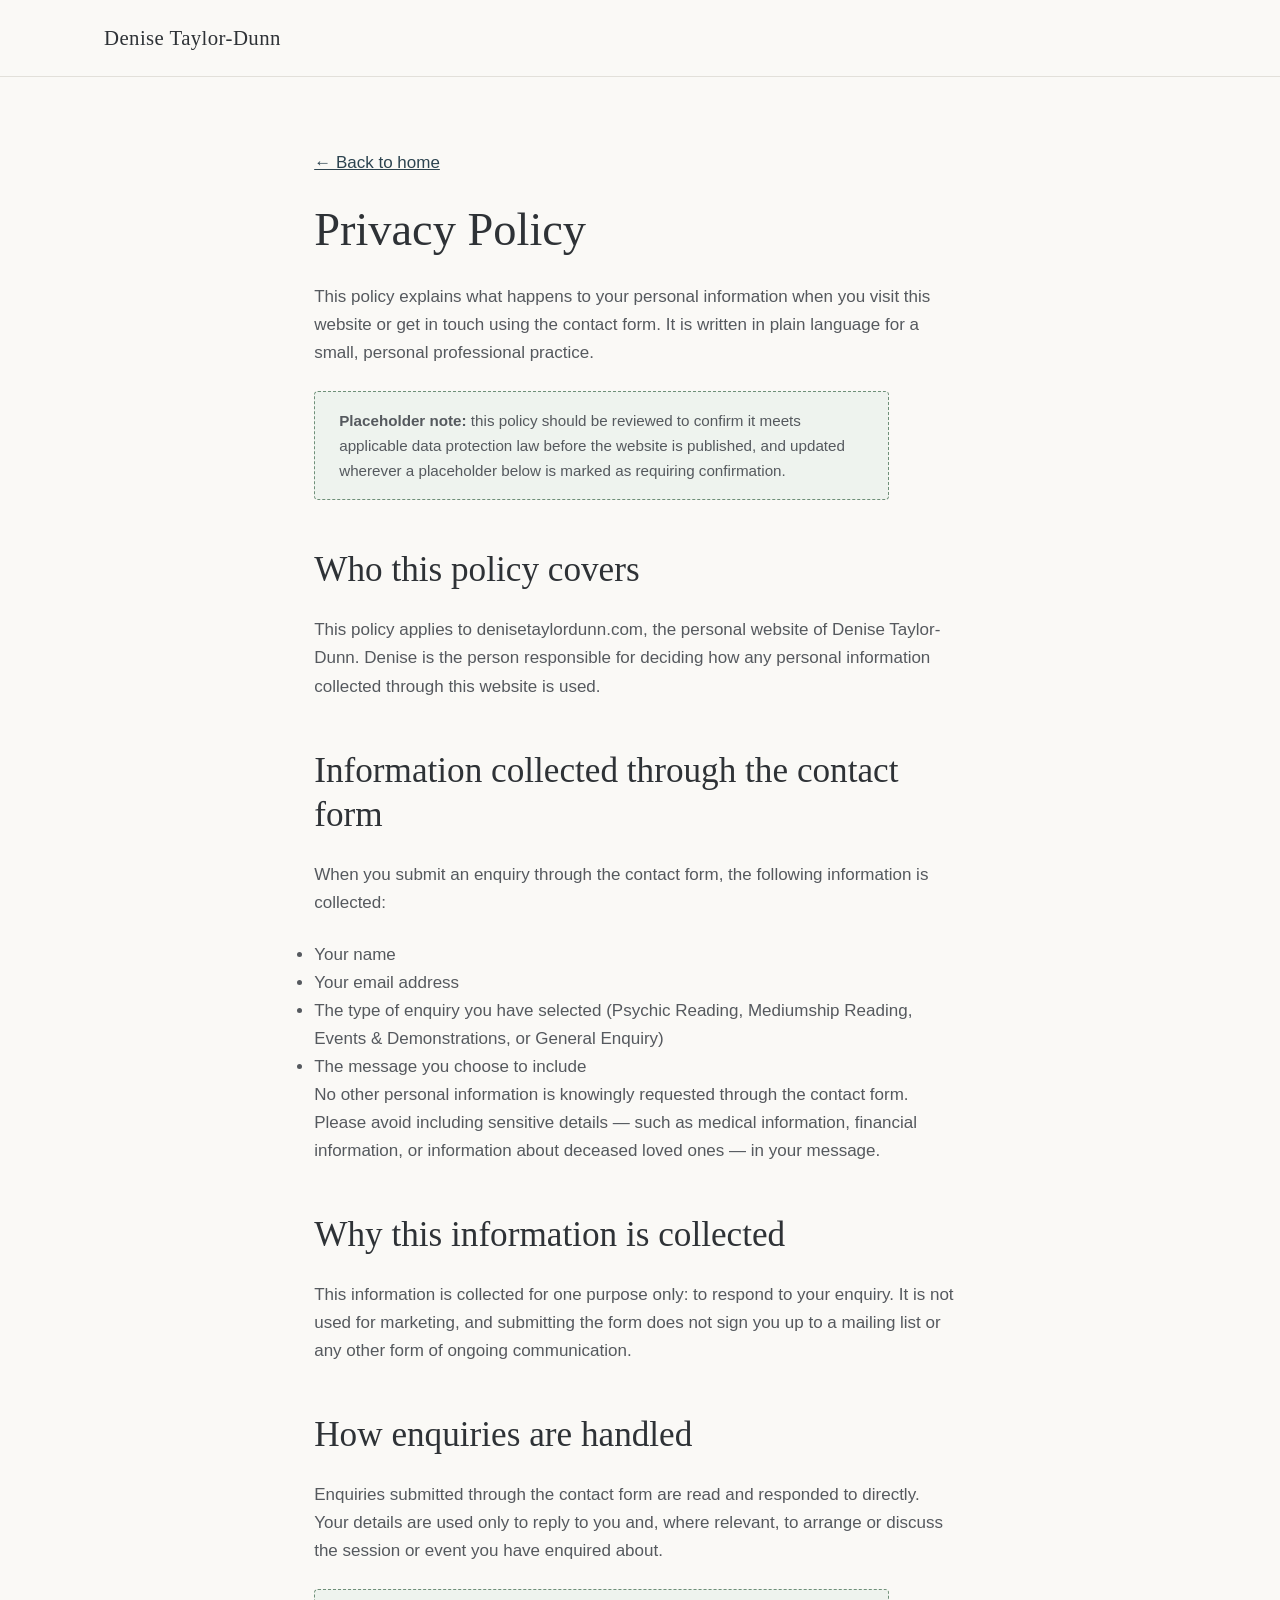
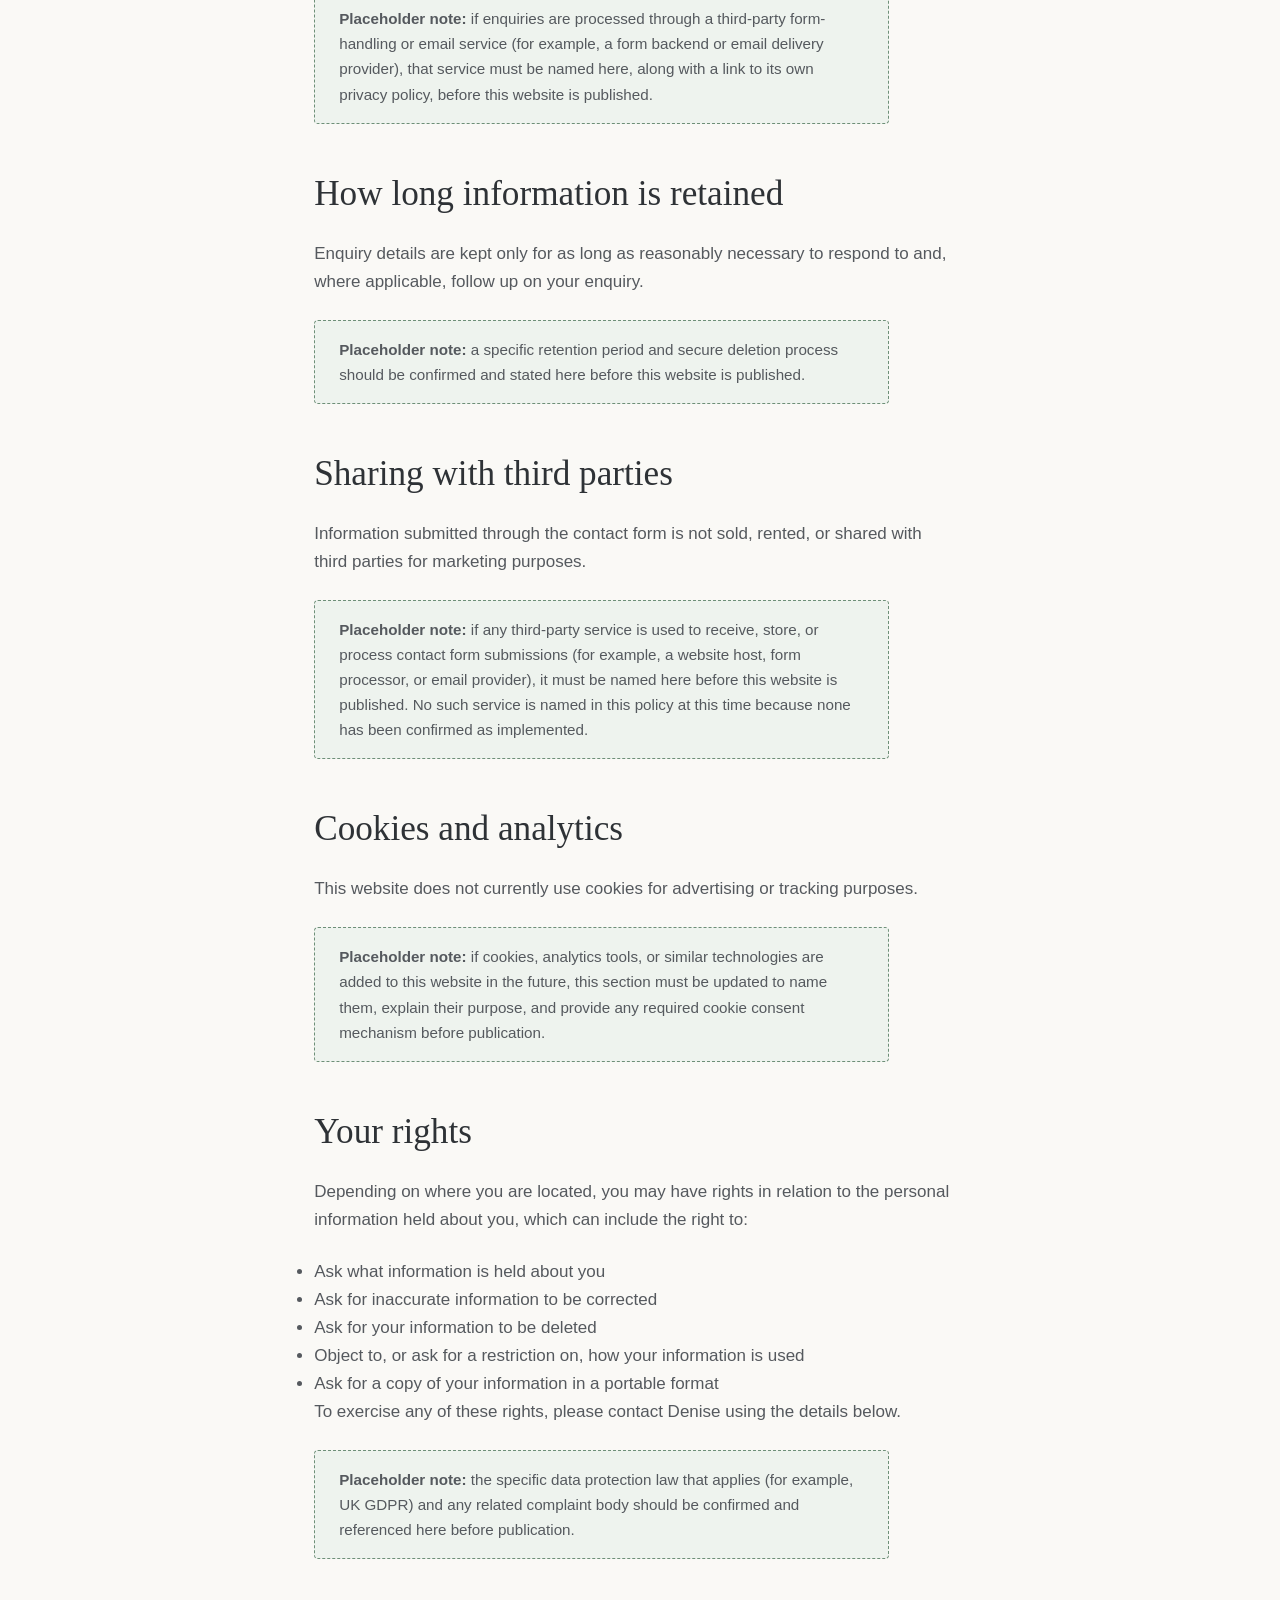
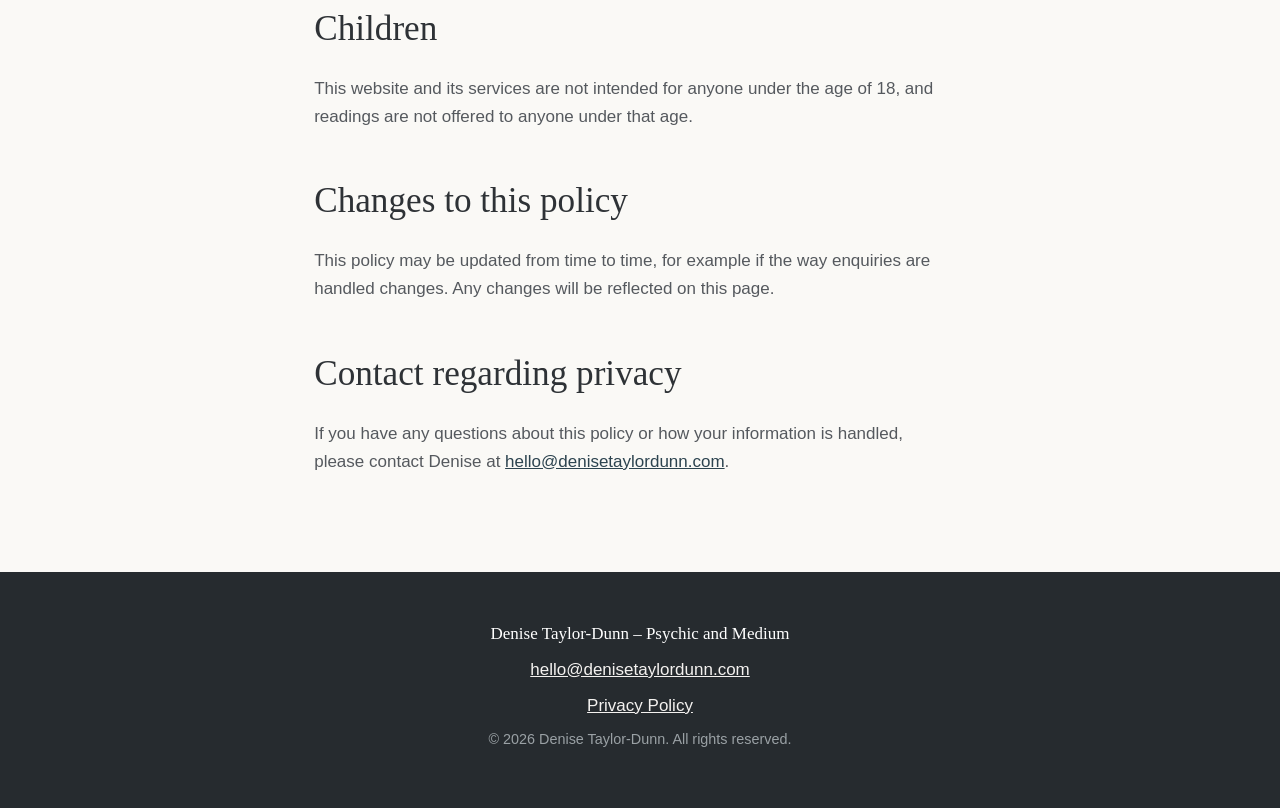
==== privacy-policy.html @ 0b458967 "Build Denise Taylor-Dunn personal website Static, mobile-first single-scroll homepage plus Privacy P" ====
<!DOCTYPE html>
<html lang="en">
<head>
<meta charset="UTF-8">
<meta name="viewport" content="width=device-width, initial-scale=1.0">
<title>Privacy Policy | Denise Taylor-Dunn</title>
<meta name="description" content="Privacy Policy for denisetaylordunn.com, explaining what information is collected through the contact form, how it is used, and your data rights.">
<link rel="canonical" href="https://denisetaylordunn.com/privacy-policy.html">
<meta name="robots" content="noindex">
<link rel="icon" type="image/svg+xml" href="images/favicon-placeholder.svg">
<link rel="stylesheet" href="css/styles.css">
</head>
<body>

<a class="skip-link" href="#main-content">Skip to main content</a>

<!-- ============ HEADER ============ -->
<header class="site-header">
  <div class="header-inner">
    <a href="index.html" class="wordmark">Denise Taylor-Dunn</a>
  </div>
</header>

<main id="main-content">
  <div class="policy-content">
    <a class="back-home" href="index.html">&larr; Back to home</a>

    <h1>Privacy Policy</h1>
    <p>This policy explains what happens to your personal information when you visit this website or get in touch using the contact form. It is written in plain language for a small, personal professional practice.</p>

    <p class="policy-placeholder"><strong>Placeholder note:</strong> this policy should be reviewed to confirm it meets applicable data protection law before the website is published, and updated wherever a placeholder below is marked as requiring confirmation.</p>

    <h2>Who this policy covers</h2>
    <p>This policy applies to denisetaylordunn.com, the personal website of Denise Taylor-Dunn. Denise is the person responsible for deciding how any personal information collected through this website is used.</p>

    <h2>Information collected through the contact form</h2>
    <p>When you submit an enquiry through the contact form, the following information is collected:</p>
    <ul>
      <li>Your name</li>
      <li>Your email address</li>
      <li>The type of enquiry you have selected (Psychic Reading, Mediumship Reading, Events &amp; Demonstrations, or General Enquiry)</li>
      <li>The message you choose to include</li>
    </ul>
    <p>No other personal information is knowingly requested through the contact form. Please avoid including sensitive details — such as medical information, financial information, or information about deceased loved ones — in your message.</p>

    <h2>Why this information is collected</h2>
    <p>This information is collected for one purpose only: to respond to your enquiry. It is not used for marketing, and submitting the form does not sign you up to a mailing list or any other form of ongoing communication.</p>

    <h2>How enquiries are handled</h2>
    <p>Enquiries submitted through the contact form are read and responded to directly. Your details are used only to reply to you and, where relevant, to arrange or discuss the session or event you have enquired about.</p>
    <p class="policy-placeholder"><strong>Placeholder note:</strong> if enquiries are processed through a third-party form-handling or email service (for example, a form backend or email delivery provider), that service must be named here, along with a link to its own privacy policy, before this website is published.</p>

    <h2>How long information is retained</h2>
    <p>Enquiry details are kept only for as long as reasonably necessary to respond to and, where applicable, follow up on your enquiry.</p>
    <p class="policy-placeholder"><strong>Placeholder note:</strong> a specific retention period and secure deletion process should be confirmed and stated here before this website is published.</p>

    <h2>Sharing with third parties</h2>
    <p>Information submitted through the contact form is not sold, rented, or shared with third parties for marketing purposes.</p>
    <p class="policy-placeholder"><strong>Placeholder note:</strong> if any third-party service is used to receive, store, or process contact form submissions (for example, a website host, form processor, or email provider), it must be named here before this website is published. No such service is named in this policy at this time because none has been confirmed as implemented.</p>

    <h2>Cookies and analytics</h2>
    <p>This website does not currently use cookies for advertising or tracking purposes.</p>
    <p class="policy-placeholder"><strong>Placeholder note:</strong> if cookies, analytics tools, or similar technologies are added to this website in the future, this section must be updated to name them, explain their purpose, and provide any required cookie consent mechanism before publication.</p>

    <h2>Your rights</h2>
    <p>Depending on where you are located, you may have rights in relation to the personal information held about you, which can include the right to:</p>
    <ul>
      <li>Ask what information is held about you</li>
      <li>Ask for inaccurate information to be corrected</li>
      <li>Ask for your information to be deleted</li>
      <li>Object to, or ask for a restriction on, how your information is used</li>
      <li>Ask for a copy of your information in a portable format</li>
    </ul>
    <p>To exercise any of these rights, please contact Denise using the details below.</p>
    <p class="policy-placeholder"><strong>Placeholder note:</strong> the specific data protection law that applies (for example, UK GDPR) and any related complaint body should be confirmed and referenced here before publication.</p>

    <h2>Children</h2>
    <p>This website and its services are not intended for anyone under the age of 18, and readings are not offered to anyone under that age.</p>

    <h2>Changes to this policy</h2>
    <p>This policy may be updated from time to time, for example if the way enquiries are handled changes. Any changes will be reflected on this page.</p>

    <h2>Contact regarding privacy</h2>
    <p>If you have any questions about this policy or how your information is handled, please contact Denise at <a href="mailto:hello@denisetaylordunn.com">hello@denisetaylordunn.com</a>.</p>
  </div>
</main>

<!-- ============ FOOTER ============ -->
<footer class="site-footer">
  <div class="footer-inner">
    <p class="footer-name">Denise Taylor-Dunn – Psychic and Medium</p>
    <p><a href="mailto:hello@denisetaylordunn.com">hello@denisetaylordunn.com</a></p>
    <p><a href="privacy-policy.html">Privacy Policy</a></p>
    <p class="footer-copyright">&copy; <span id="current-year">2026</span> Denise Taylor-Dunn. All rights reserved.</p>
  </div>
</footer>

<script src="js/main.js"></script>
</body>
</html>
---- css/styles.css ----
/* =========================================================
   Denise Taylor-Dunn – Psychic and Medium
   Stylesheet
   ========================================================= */

/* ---------------------------------------------------------
   1. CSS Custom Properties (Design Tokens)
   --------------------------------------------------------- */
:root {
  /* Colour palette */
  --color-bg: #faf9f6;              /* warm white */
  --color-surface: #ffffff;
  --color-text: #2e3236;            /* muted charcoal */
  --color-text-soft: #55595e;
  --color-border: #e2e0da;

  --color-primary: #3e5c6b;         /* soft blue - primary CTA */
  --color-primary-dark: #2c434f;
  --color-primary-tint: #eaf0f2;

  --color-secondary: #6e8f78;       /* soft green - decorative use (dots, borders) */
  --color-secondary-tint: #eef3ee;
  --color-secondary-text: #3f6b4c;  /* darker green - AA-contrast for text use */

  --color-accent: #8b6f8f;          /* restrained muted accent */
  --color-accent-on-dark: #c9afce;  /* accent tint, AA-contrast on dark backgrounds */

  --color-charcoal-deep: #262b2f;   /* used for events band + footer */
  --color-charcoal-deep-text: #f4f2f0;
  --color-charcoal-deep-soft: #c4c9cc;

  --color-focus: #2c434f;
  --color-focus-on-dark: #ffffff;

  /* Typography */
  --font-heading: Georgia, 'Iowan Old Style', 'Palatino Linotype', 'Book Antiqua', serif;
  --font-body: -apple-system, BlinkMacSystemFont, 'Segoe UI', Roboto, Helvetica, Arial, sans-serif;

  --fs-base: 1.0625rem;
  --lh-base: 1.65;

  /* Spacing scale */
  --space-1: 0.5rem;
  --space-2: 1rem;
  --space-3: 1.5rem;
  --space-4: 2rem;
  --space-5: 3rem;
  --space-6: 4.5rem;
  --space-7: 6rem;

  /* Layout */
  --container-width: 1120px;
  --radius: 4px;
  --header-height: 76px;
}

/* ---------------------------------------------------------
   2. Reset / Base
   --------------------------------------------------------- */
*,
*::before,
*::after {
  box-sizing: border-box;
}

html {
  scroll-padding-top: calc(var(--header-height) + 12px);
}

@media (prefers-reduced-motion: no-preference) {
  html {
    scroll-behavior: smooth;
  }
}

body {
  margin: 0;
  background-color: var(--color-bg);
  color: var(--color-text);
  font-family: var(--font-body);
  font-size: var(--fs-base);
  line-height: var(--lh-base);
  -webkit-font-smoothing: antialiased;
}

img {
  max-width: 100%;
  height: auto;
  display: block;
}

a {
  color: var(--color-primary-dark);
}

h1, h2, h3, h4 {
  font-family: var(--font-heading);
  font-weight: 400;
  line-height: 1.25;
  color: var(--color-text);
  margin: 0 0 var(--space-3);
}

h1 { font-size: clamp(1.9rem, 1.5rem + 2vw, 2.9rem); }
h2 { font-size: clamp(1.6rem, 1.35rem + 1.2vw, 2.2rem); }
h3 { font-size: 1.3rem; }

p {
  margin: 0 0 var(--space-3);
  max-width: 68ch;
}

ul {
  margin: 0;
  padding: 0;
}

/* Visible, consistent focus state throughout */
a:focus-visible,
button:focus-visible,
input:focus-visible,
select:focus-visible,
textarea:focus-visible {
  outline: 3px solid var(--color-focus);
  outline-offset: 2px;
}

.visually-hidden {
  position: absolute;
  width: 1px;
  height: 1px;
  margin: -1px;
  padding: 0;
  overflow: hidden;
  clip: rect(0, 0, 0, 0);
  white-space: nowrap;
  border: 0;
}

/* Skip link */
.skip-link {
  position: absolute;
  left: var(--space-2);
  top: -60px;
  background: var(--color-primary-dark);
  color: #fff;
  padding: var(--space-1) var(--space-2);
  border-radius: var(--radius);
  z-index: 1000;
  transition: top 0.15s ease;
}

.skip-link:focus {
  top: var(--space-2);
}

.container {
  width: 100%;
  max-width: var(--container-width);
  margin-inline: auto;
  padding-inline: var(--space-3);
}

/* ---------------------------------------------------------
   3. Buttons & Links
   --------------------------------------------------------- */
.btn {
  display: inline-block;
  font-family: var(--font-body);
  font-size: 1rem;
  font-weight: 600;
  text-decoration: none;
  text-align: center;
  padding: 0.9rem 1.75rem;
  border-radius: var(--radius);
  border: 2px solid transparent;
  cursor: pointer;
  min-height: 44px;
  line-height: 1.2;
}

.btn-primary {
  background-color: var(--color-primary);
  color: #ffffff;
}

.btn-primary:hover,
.btn-primary:focus-visible {
  background-color: var(--color-primary-dark);
  color: #ffffff;
}

.btn-primary.on-dark {
  background-color: #ffffff;
  color: var(--color-primary-dark);
}

.btn-primary.on-dark:hover,
.btn-primary.on-dark:focus-visible {
  background-color: var(--color-charcoal-deep-text);
  color: var(--color-primary-dark);
}

.link-secondary {
  display: inline-block;
  margin-left: var(--space-3);
  color: var(--color-primary-dark);
  text-decoration: underline;
  text-underline-offset: 3px;
}

.hero-actions {
  display: flex;
  flex-wrap: wrap;
  align-items: center;
  gap: var(--space-2) var(--space-3);
  margin-top: var(--space-4);
}

.hero-actions .link-secondary {
  margin-left: 0;
}

/* ---------------------------------------------------------
   4. Header / Navigation
   --------------------------------------------------------- */
.site-header {
  position: sticky;
  top: 0;
  z-index: 500;
  background-color: var(--color-bg);
  border-bottom: 1px solid var(--color-border);
}

.header-inner {
  max-width: var(--container-width);
  margin-inline: auto;
  padding-inline: var(--space-3);
  min-height: var(--header-height);
  display: flex;
  align-items: center;
  justify-content: space-between;
  gap: var(--space-2);
}

.wordmark {
  font-family: var(--font-heading);
  font-size: 1.3rem;
  letter-spacing: 0.02em;
  color: var(--color-text);
  text-decoration: none;
  white-space: nowrap;
}

.nav-toggle {
  display: inline-flex;
  align-items: center;
  justify-content: center;
  width: 44px;
  height: 44px;
  background: transparent;
  border: 1px solid var(--color-border);
  border-radius: var(--radius);
  cursor: pointer;
}

.nav-toggle-icon,
.nav-toggle-icon::before,
.nav-toggle-icon::after {
  display: block;
  width: 22px;
  height: 2px;
  background-color: var(--color-text);
  position: relative;
}

.nav-toggle-icon::before,
.nav-toggle-icon::after {
  content: "";
  position: absolute;
  left: 0;
}

.nav-toggle-icon::before { top: -7px; }
.nav-toggle-icon::after { top: 7px; }

.primary-nav {
  position: fixed;
  inset: var(--header-height) 0 0 0;
  background-color: var(--color-surface);
  padding: var(--space-4) var(--space-3);
  overflow-y: auto;
  transform: translateY(-8px);
  opacity: 0;
  visibility: hidden;
  transition: opacity 0.15s ease, transform 0.15s ease, visibility 0.15s;
}

.primary-nav.is-open {
  opacity: 1;
  transform: translateY(0);
  visibility: visible;
}

.primary-nav ul {
  list-style: none;
  display: flex;
  flex-direction: column;
  gap: var(--space-1);
  margin-bottom: var(--space-4);
}

.primary-nav a {
  display: block;
  padding: var(--space-2) 0;
  font-size: 1.1rem;
  color: var(--color-text);
  text-decoration: none;
  border-bottom: 1px solid var(--color-border);
}

.nav-cta {
  display: inline-block;
  width: 100%;
  text-align: center;
}

@media (min-width: 900px) {
  .nav-toggle {
    display: none;
  }

  .primary-nav {
    position: static;
    inset: auto;
    background: transparent;
    padding: 0;
    opacity: 1;
    visibility: visible;
    transform: none;
    overflow: visible;
    display: flex;
    align-items: center;
    gap: var(--space-4);
    transition: none;
  }

  .primary-nav ul {
    flex-direction: row;
    margin-bottom: 0;
    gap: var(--space-4);
  }

  .primary-nav a {
    padding: var(--space-1) 0;
    border-bottom: none;
    font-size: 0.98rem;
  }

  .nav-cta {
    width: auto;
    padding: 0.65rem 1.4rem;
  }
}

/* ---------------------------------------------------------
   5. Hero
   --------------------------------------------------------- */
.hero {
  background-color: var(--color-primary-tint);
  padding-block: var(--space-6) var(--space-5);
}

.hero-inner {
  max-width: var(--container-width);
  margin-inline: auto;
  padding-inline: var(--space-3);
  display: grid;
  gap: var(--space-5);
  align-items: center;
}

.hero-content .hero-subheading {
  font-size: 1.15rem;
  color: var(--color-text-soft);
  max-width: 52ch;
}

.hero-media img {
  border-radius: var(--radius);
  width: 100%;
  max-width: 420px;
  margin-inline: auto;
}

@media (min-width: 900px) {
  .hero-inner {
    grid-template-columns: 1.15fr 0.85fr;
  }

  .hero-media img {
    max-width: 100%;
  }
}

/* ---------------------------------------------------------
   6. Trust / Credentials
   --------------------------------------------------------- */
.trust {
  background-color: var(--color-secondary-tint);
  padding-block: var(--space-5);
  border-top: 1px solid var(--color-border);
  border-bottom: 1px solid var(--color-border);
}

.trust-heading {
  text-align: center;
  font-size: 1rem;
  text-transform: uppercase;
  letter-spacing: 0.08em;
  color: var(--color-secondary-text);
  font-family: var(--font-body);
  font-weight: 600;
  margin-bottom: var(--space-4);
}

.trust-list {
  list-style: none;
  display: grid;
  gap: var(--space-3);
  max-width: var(--container-width);
  margin-inline: auto;
  padding-inline: var(--space-3);
}

.trust-list li {
  position: relative;
  padding-left: 1.4rem;
  color: var(--color-text-soft);
  max-width: 42ch;
}

.trust-list li::before {
  content: "";
  position: absolute;
  left: 0;
  top: 0.55em;
  width: 7px;
  height: 7px;
  border-radius: 50%;
  background-color: var(--color-secondary);
}

@media (min-width: 640px) {
  .trust-list {
    grid-template-columns: repeat(2, 1fr);
  }
}

@media (min-width: 960px) {
  .trust-list {
    grid-template-columns: repeat(3, 1fr);
  }
}

/* ---------------------------------------------------------
   7. Section spacing shared
   --------------------------------------------------------- */
section {
  scroll-margin-top: var(--header-height);
}

.section-inner {
  max-width: var(--container-width);
  margin-inline: auto;
  padding: var(--space-6) var(--space-3);
}

/* ---------------------------------------------------------
   8. Private Readings
   --------------------------------------------------------- */
.readings-intro {
  max-width: 60ch;
  color: var(--color-text-soft);
}

.readings-grid {
  display: grid;
  gap: var(--space-5);
  margin-top: var(--space-5);
}

.reading-card {
  background-color: var(--color-surface);
  border: 1px solid var(--color-border);
  border-radius: var(--radius);
  padding: var(--space-4);
}

.card-intro {
  font-size: 1.05rem;
  color: var(--color-primary-dark);
  font-weight: 600;
  max-width: none;
}

.card-body p {
  color: var(--color-text-soft);
}

.reading-card .btn {
  margin-top: var(--space-2);
}

@media (min-width: 900px) {
  .readings-grid {
    grid-template-columns: 1fr 1fr;
    align-items: start;
  }
}

/* ---------------------------------------------------------
   9. Events & Demonstrations
   --------------------------------------------------------- */
.events {
  background-color: var(--color-charcoal-deep);
  color: var(--color-charcoal-deep-text);
}

.events .section-eyebrow {
  text-transform: uppercase;
  letter-spacing: 0.08em;
  font-size: 0.85rem;
  color: var(--color-accent-on-dark);
  font-weight: 600;
}

.events h2 {
  color: #ffffff;
}

.events-body p {
  color: var(--color-charcoal-deep-soft);
  max-width: 74ch;
}

/* Focus indicators need extra contrast against the dark background here */
.events a:focus-visible,
.events button:focus-visible {
  outline-color: var(--color-focus-on-dark);
}

/* ---------------------------------------------------------
   10. About
   --------------------------------------------------------- */
.about-inner {
  display: grid;
  gap: var(--space-5);
  align-items: start;
}

.about-media img {
  border-radius: var(--radius);
  max-width: 340px;
  margin-inline: auto;
}

.about-content p {
  color: var(--color-text-soft);
  max-width: 70ch;
}

@media (min-width: 900px) {
  .about-inner {
    grid-template-columns: 0.8fr 1.2fr;
  }

  .about-media img {
    max-width: 100%;
  }
}

/* ---------------------------------------------------------
   11. Important Information
   --------------------------------------------------------- */
.important-info {
  background-color: var(--color-primary-tint);
}

.important-info .section-inner {
  border-left: 3px solid var(--color-secondary);
  padding-left: calc(var(--space-3) + 1rem);
}

.important-info p {
  color: var(--color-text-soft);
  max-width: 72ch;
}

@media (max-width: 640px) {
  .important-info .section-inner {
    border-left-width: 2px;
    padding-left: var(--space-3);
  }
}

/* ---------------------------------------------------------
   12. Contact / Enquiry
   --------------------------------------------------------- */
.contact-inner {
  max-width: var(--container-width);
  margin-inline: auto;
  padding: var(--space-6) var(--space-3);
}

.contact-grid {
  display: grid;
  gap: var(--space-5);
  margin-top: var(--space-4);
}

.enquiry-form {
  display: flex;
  flex-direction: column;
  gap: var(--space-3);
  max-width: 640px;
}

.form-field {
  display: flex;
  flex-direction: column;
  gap: 0.4rem;
}

.form-field label {
  font-weight: 600;
  font-size: 0.95rem;
}

.form-field input,
.form-field select,
.form-field textarea {
  font: inherit;
  padding: 0.75rem 0.9rem;
  border: 1px solid var(--color-border);
  border-radius: var(--radius);
  background-color: var(--color-surface);
  color: var(--color-text);
  min-height: 44px;
}

.form-field textarea {
  min-height: 140px;
  resize: vertical;
}

.form-field .field-error {
  color: #8a3b3b;
  font-size: 0.9rem;
  display: none;
}

.form-field.has-error input,
.form-field.has-error select,
.form-field.has-error textarea {
  border-color: #8a3b3b;
}

.form-field.has-error .field-error {
  display: block;
}

.form-privacy-note {
  font-size: 0.92rem;
  color: var(--color-text-soft);
}

.form-status {
  font-weight: 600;
  min-height: 1.2em;
}

.form-status[data-state="success"] {
  color: var(--color-secondary-text);
}

.form-status[data-state="error"] {
  color: #8a3b3b;
}

.contact-alt {
  border-top: 1px solid var(--color-border);
  padding-top: var(--space-3);
}

@media (min-width: 900px) {
  .contact-grid {
    grid-template-columns: 1.3fr 0.7fr;
  }

  .contact-alt {
    border-top: none;
    border-left: 1px solid var(--color-border);
    padding-top: 0;
    padding-left: var(--space-4);
  }
}

/* ---------------------------------------------------------
   13. Footer
   --------------------------------------------------------- */
.site-footer {
  background-color: var(--color-charcoal-deep);
  color: var(--color-charcoal-deep-soft);
}

.footer-inner {
  max-width: var(--container-width);
  margin-inline: auto;
  padding: var(--space-5) var(--space-3);
  text-align: center;
}

.footer-inner p {
  margin: 0 0 var(--space-1);
  max-width: none;
}

.footer-name {
  color: #ffffff;
  font-family: var(--font-heading);
}

.footer-inner a {
  color: var(--color-charcoal-deep-text);
}

.footer-copyright {
  margin-top: var(--space-2);
  font-size: 0.9rem;
  color: #9aa1a5;
}

/* Focus indicators need extra contrast against the dark background here */
.site-footer a:focus-visible {
  outline-color: var(--color-focus-on-dark);
}

/* ---------------------------------------------------------
   14. Privacy Policy page
   --------------------------------------------------------- */
.policy-content {
  max-width: 74ch;
  margin: 0 auto;
  padding: var(--space-6) var(--space-3);
}

.policy-content h2 {
  margin-top: var(--space-5);
}

.policy-content p,
.policy-content li {
  color: var(--color-text-soft);
}

.policy-placeholder {
  background-color: var(--color-secondary-tint);
  border: 1px dashed var(--color-secondary);
  border-radius: var(--radius);
  padding: var(--space-2) var(--space-3);
  font-size: 0.95rem;
}

.back-home {
  display: inline-block;
  margin-bottom: var(--space-3);
}
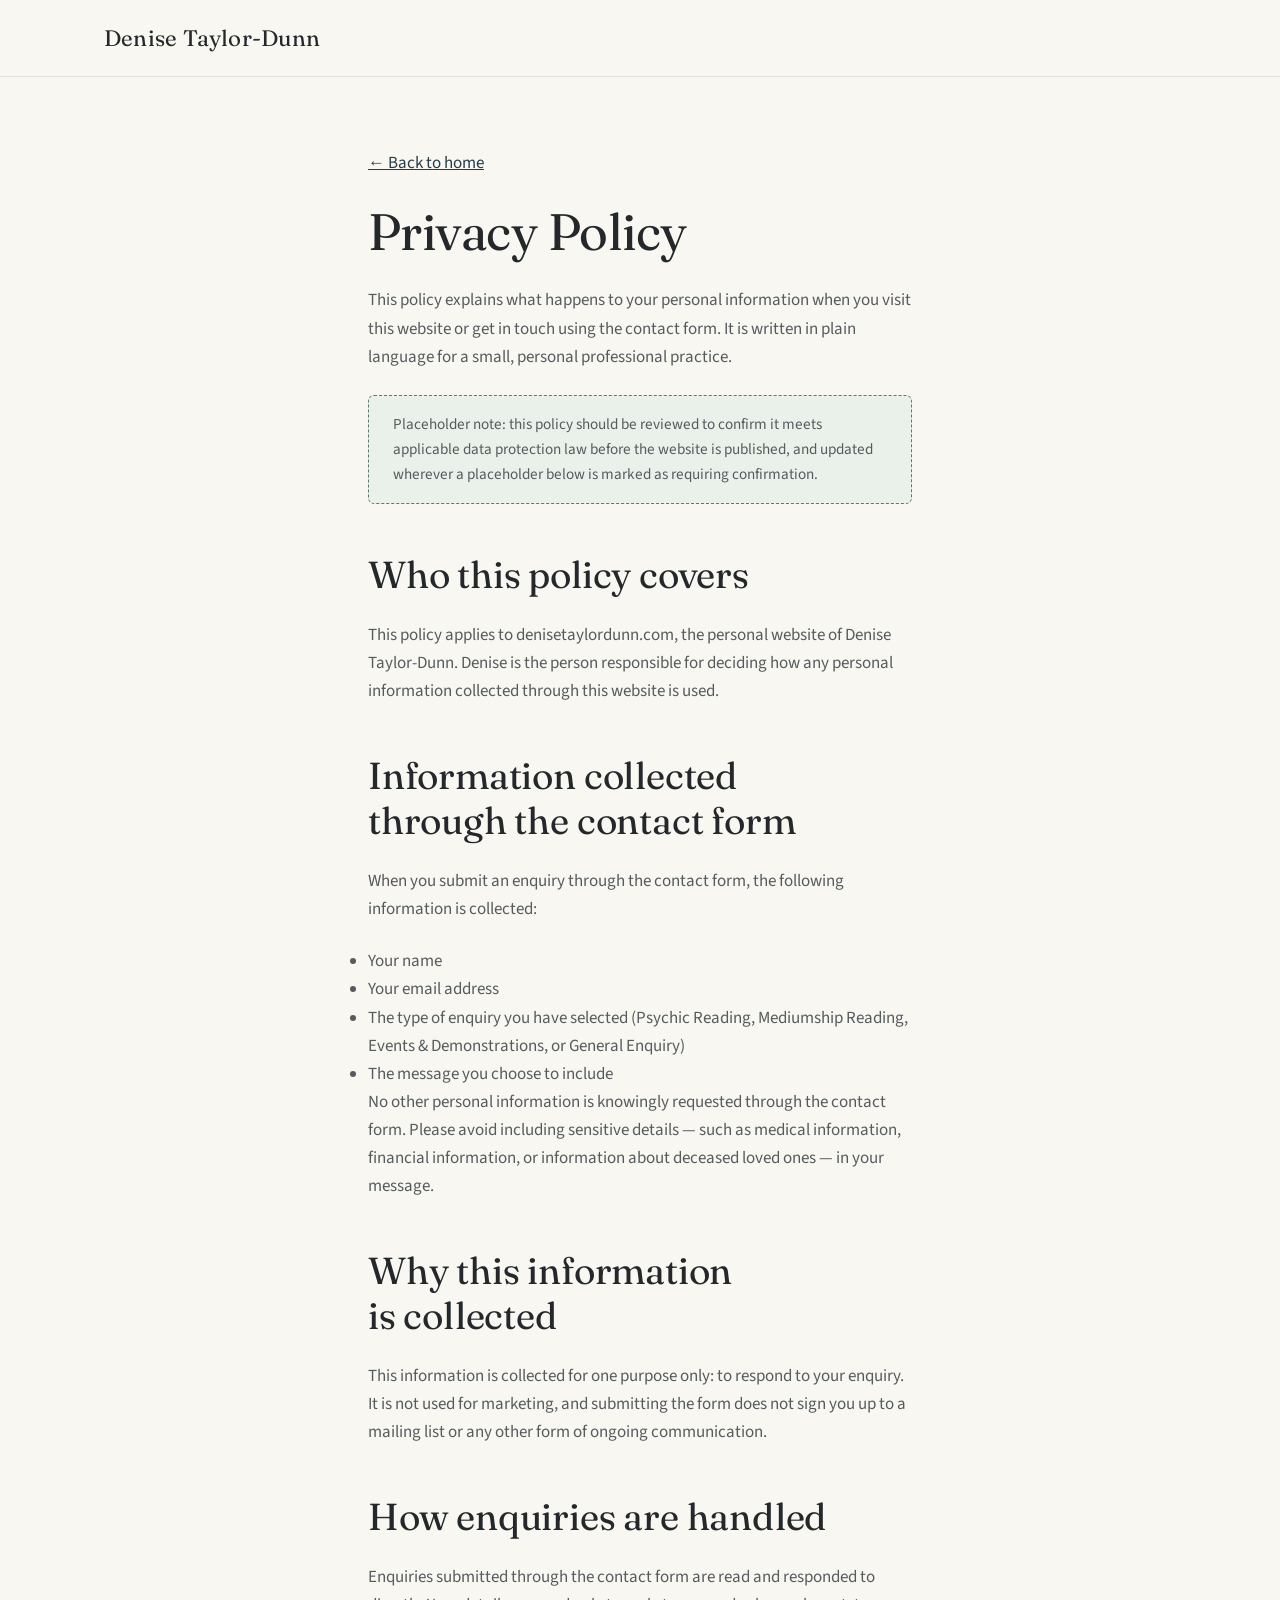
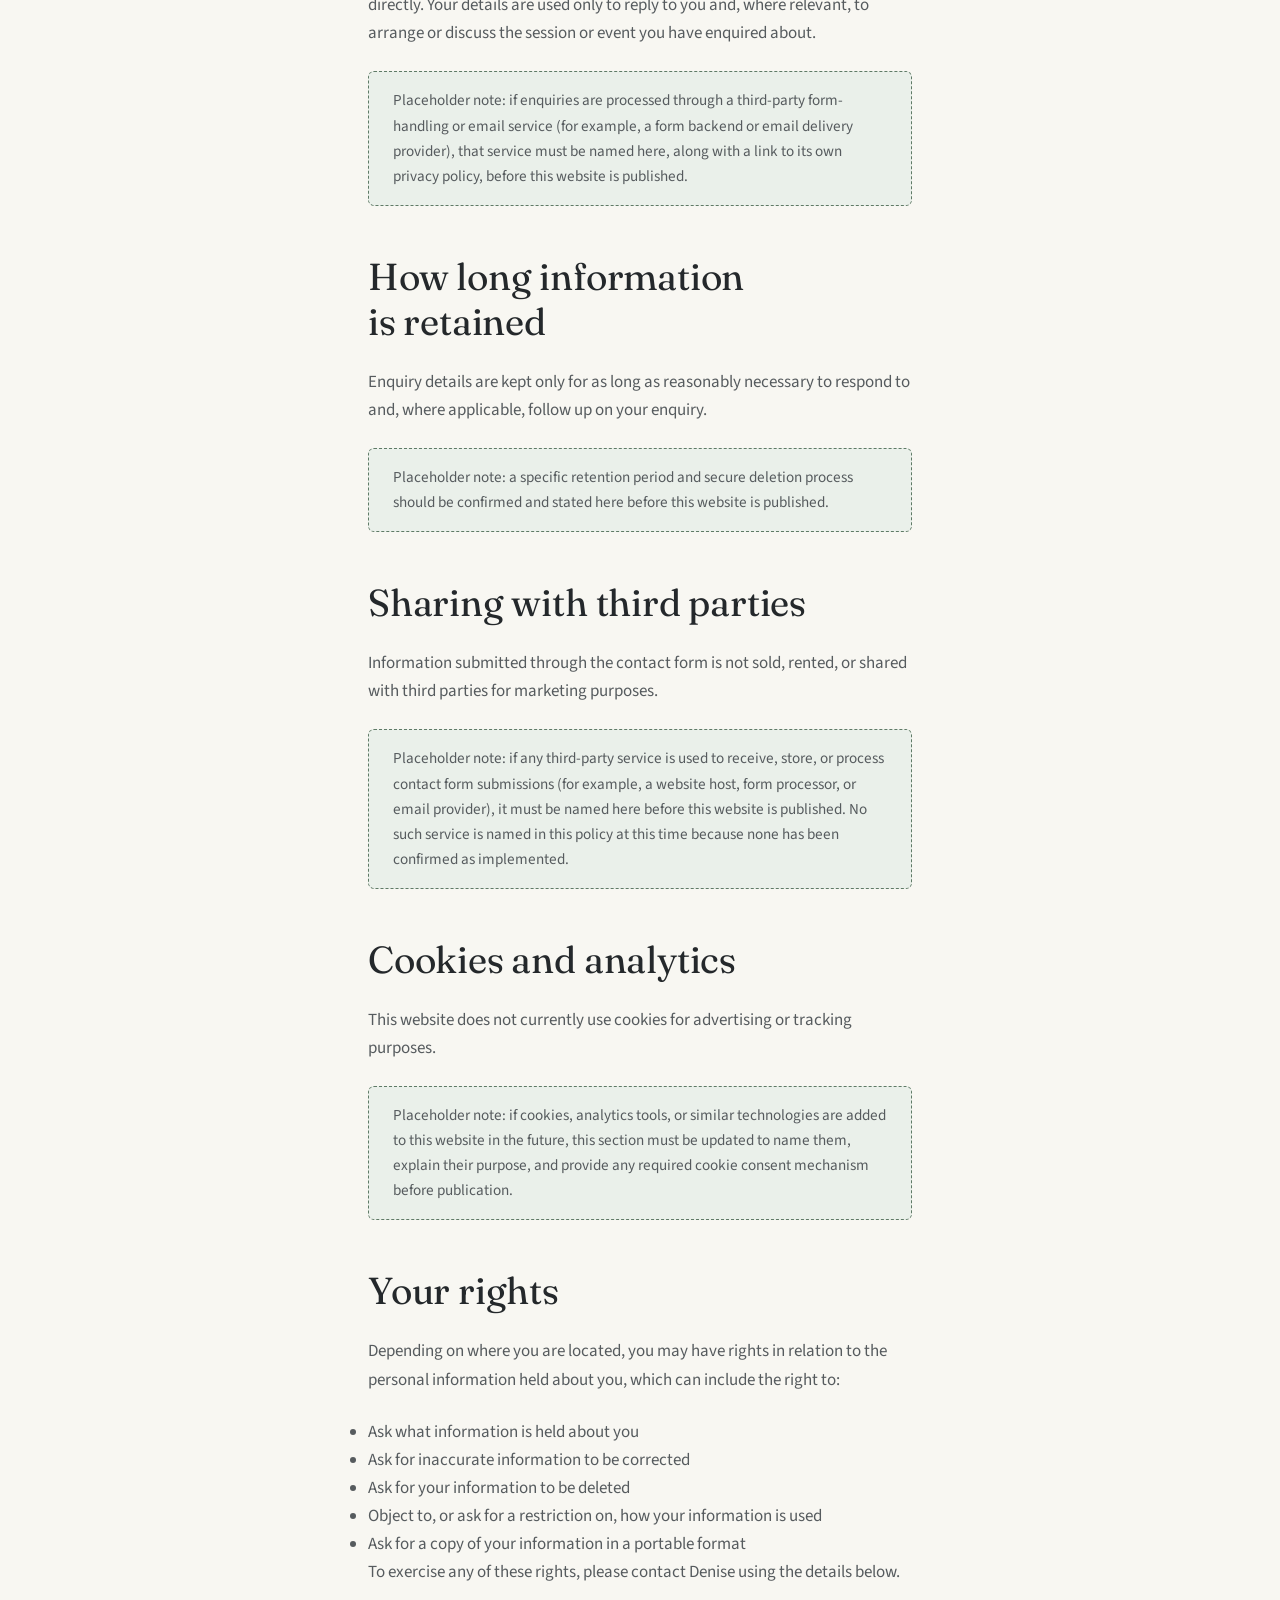
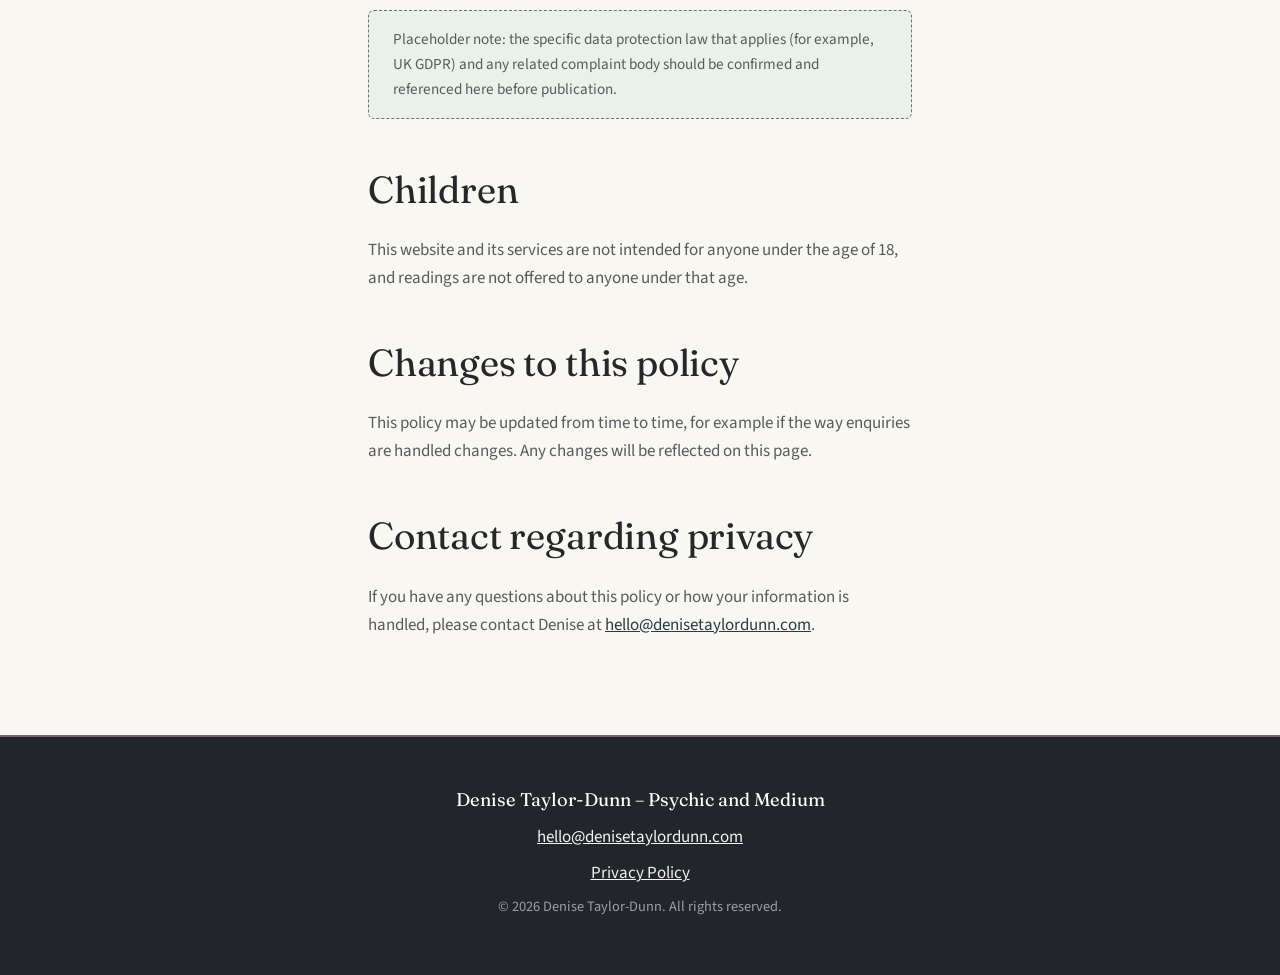
==== commit a618848a: "Redesign visual system: real typography, colour, and interaction polish Replace the system-font fall" ====
--- a/privacy-policy.html
+++ b/privacy-policy.html
@@ -8,6 +8,8 @@
 <link rel="canonical" href="https://denisetaylordunn.com/privacy-policy.html">
 <meta name="robots" content="noindex">
 <link rel="icon" type="image/svg+xml" href="images/favicon-placeholder.svg">
+<link rel="preload" href="fonts/fraunces-variable-latin.woff2" as="font" type="font/woff2" crossorigin>
+<link rel="preload" href="fonts/source-sans-3-variable-latin.woff2" as="font" type="font/woff2" crossorigin>
 <link rel="stylesheet" href="css/styles.css">
 </head>
 <body>
--- a/css/styles.css
+++ b/css/styles.css
@@ -4,37 +4,67 @@
    ========================================================= */
 
 /* ---------------------------------------------------------
-   1. CSS Custom Properties (Design Tokens)
+   1. Fonts (self-hosted, variable, latin subset only)
+   --------------------------------------------------------- */
+@font-face {
+  font-family: 'Fraunces';
+  font-style: normal;
+  font-weight: 300 700;
+  font-display: swap;
+  src: url('../fonts/fraunces-variable-latin.woff2') format('woff2-variations'),
+       url('../fonts/fraunces-variable-latin.woff2') format('woff2');
+}
+
+@font-face {
+  font-family: 'Source Sans 3';
+  font-style: normal;
+  font-weight: 300 700;
+  font-display: swap;
+  src: url('../fonts/source-sans-3-variable-latin.woff2') format('woff2-variations'),
+       url('../fonts/source-sans-3-variable-latin.woff2') format('woff2');
+}
+
+/* ---------------------------------------------------------
+   2. CSS Custom Properties (Design Tokens)
    --------------------------------------------------------- */
 :root {
   /* Colour palette */
-  --color-bg: #faf9f6;              /* warm white */
+  --color-bg: #f8f7f2;              /* warm white */
   --color-surface: #ffffff;
-  --color-text: #2e3236;            /* muted charcoal */
-  --color-text-soft: #55595e;
-  --color-border: #e2e0da;
-
-  --color-primary: #3e5c6b;         /* soft blue - primary CTA */
-  --color-primary-dark: #2c434f;
-  --color-primary-tint: #eaf0f2;
-
-  --color-secondary: #6e8f78;       /* soft green - decorative use (dots, borders) */
-  --color-secondary-tint: #eef3ee;
-  --color-secondary-text: #3f6b4c;  /* darker green - AA-contrast for text use */
-
-  --color-accent: #8b6f8f;          /* restrained muted accent */
-  --color-accent-on-dark: #c9afce;  /* accent tint, AA-contrast on dark backgrounds */
-
-  --color-charcoal-deep: #262b2f;   /* used for events band + footer */
+  --color-text: #24282b;            /* muted charcoal */
+  --color-text-soft: #565b5e;
+  --color-border: #e2e0d8;
+
+  --color-primary: #35525f;         /* soft blue - primary CTA */
+  --color-primary-dark: #263c46;
+  --color-primary-tint: #e8eff1;
+
+  --color-secondary: #5f7a66;       /* soft green - decorative use (dots, borders, accents) */
+  --color-secondary-tint: #eaf0ea;
+  --color-secondary-text: #3a5c44;  /* darker green - AA-contrast for text use */
+
+  --color-accent: #7c5d74;          /* restrained muted accent (plum) - the signature colour */
+  --color-accent-dark: #5f4759;
+  --color-accent-tint: #f1e9ef;
+  --color-accent-on-dark: #d3b8cb;  /* accent tint, AA-contrast on dark backgrounds */
+
+  --color-charcoal-deep: #22262a;   /* used for events band + footer */
   --color-charcoal-deep-text: #f4f2f0;
   --color-charcoal-deep-soft: #c4c9cc;
 
-  --color-focus: #2c434f;
+  --color-focus: #263c46;
   --color-focus-on-dark: #ffffff;
 
+  --color-error: #8a3b3b;
+
+  /* Shadows */
+  --shadow-sm: 0 1px 2px rgba(36, 40, 43, 0.06);
+  --shadow-md: 0 12px 32px -12px rgba(36, 40, 43, 0.22);
+  --shadow-button: 0 8px 20px -8px rgba(38, 60, 70, 0.45);
+
   /* Typography */
-  --font-heading: Georgia, 'Iowan Old Style', 'Palatino Linotype', 'Book Antiqua', serif;
-  --font-body: -apple-system, BlinkMacSystemFont, 'Segoe UI', Roboto, Helvetica, Arial, sans-serif;
+  --font-heading: 'Fraunces', Georgia, 'Iowan Old Style', 'Palatino Linotype', serif;
+  --font-body: 'Source Sans 3', -apple-system, BlinkMacSystemFont, 'Segoe UI', Roboto, Helvetica, Arial, sans-serif;
 
   --fs-base: 1.0625rem;
   --lh-base: 1.65;
@@ -48,14 +78,19 @@
   --space-6: 4.5rem;
   --space-7: 6rem;
 
+  /* Motion */
+  --transition-fast: 150ms ease;
+  --transition-medium: 240ms cubic-bezier(0.2, 0.6, 0.2, 1);
+
   /* Layout */
   --container-width: 1120px;
-  --radius: 4px;
+  --radius: 6px;
+  --radius-lg: 10px;
   --header-height: 76px;
 }
 
 /* ---------------------------------------------------------
-   2. Reset / Base
+   3. Reset / Base
    --------------------------------------------------------- */
 *,
 *::before,
@@ -70,6 +105,15 @@
 @media (prefers-reduced-motion: no-preference) {
   html {
     scroll-behavior: smooth;
+  }
+}
+
+@media (prefers-reduced-motion: reduce) {
+  *,
+  *::before,
+  *::after {
+    transition-duration: 0.001ms !important;
+    animation-duration: 0.001ms !important;
   }
 }
 
@@ -80,6 +124,7 @@
   font-family: var(--font-body);
   font-size: var(--fs-base);
   line-height: var(--lh-base);
+  font-variation-settings: 'wght' 400;
   -webkit-font-smoothing: antialiased;
 }
 
@@ -95,15 +140,29 @@
 
 h1, h2, h3, h4 {
   font-family: var(--font-heading);
-  font-weight: 400;
-  line-height: 1.25;
+  font-weight: 500;
+  line-height: 1.2;
   color: var(--color-text);
   margin: 0 0 var(--space-3);
-}
-
-h1 { font-size: clamp(1.9rem, 1.5rem + 2vw, 2.9rem); }
-h2 { font-size: clamp(1.6rem, 1.35rem + 1.2vw, 2.2rem); }
-h3 { font-size: 1.3rem; }
+  text-wrap: balance;
+}
+
+h1 {
+  font-size: clamp(2.1rem, 1.6rem + 2.3vw, 3.2rem);
+  font-weight: 560;
+  letter-spacing: -0.01em;
+}
+
+h2 {
+  font-size: clamp(1.7rem, 1.4rem + 1.3vw, 2.35rem);
+  font-weight: 540;
+  letter-spacing: -0.005em;
+}
+
+h3 {
+  font-size: 1.35rem;
+  font-weight: 500;
+}
 
 p {
   margin: 0 0 var(--space-3);
@@ -147,7 +206,7 @@
   padding: var(--space-1) var(--space-2);
   border-radius: var(--radius);
   z-index: 1000;
-  transition: top 0.15s ease;
+  transition: top var(--transition-fast);
 }
 
 .skip-link:focus {
@@ -162,32 +221,49 @@
 }
 
 /* ---------------------------------------------------------
-   3. Buttons & Links
+   4. Buttons & Links
    --------------------------------------------------------- */
 .btn {
-  display: inline-block;
+  display: inline-flex;
+  align-items: center;
+  gap: 0.5rem;
   font-family: var(--font-body);
   font-size: 1rem;
   font-weight: 600;
+  letter-spacing: 0.01em;
   text-decoration: none;
   text-align: center;
-  padding: 0.9rem 1.75rem;
+  padding: 0.9rem 1.85rem;
   border-radius: var(--radius);
   border: 2px solid transparent;
   cursor: pointer;
   min-height: 44px;
   line-height: 1.2;
+  transition: background-color var(--transition-fast), color var(--transition-fast),
+    box-shadow var(--transition-medium), transform var(--transition-medium);
 }
 
 .btn-primary {
   background-color: var(--color-primary);
   color: #ffffff;
-}
-
-.btn-primary:hover,
+  box-shadow: 0 1px 2px rgba(36, 40, 43, 0.12);
+}
+
+.btn-primary:hover {
+  background-color: var(--color-primary-dark);
+  color: #ffffff;
+  box-shadow: var(--shadow-button);
+  transform: translateY(-2px);
+}
+
 .btn-primary:focus-visible {
   background-color: var(--color-primary-dark);
   color: #ffffff;
+}
+
+.btn-primary:active {
+  transform: translateY(0);
+  box-shadow: 0 1px 2px rgba(36, 40, 43, 0.12);
 }
 
 .btn-primary.on-dark {
@@ -202,11 +278,35 @@
 }
 
 .link-secondary {
-  display: inline-block;
+  position: relative;
+  display: inline-flex;
+  align-items: center;
+  gap: 0.4em;
   margin-left: var(--space-3);
   color: var(--color-primary-dark);
-  text-decoration: underline;
-  text-underline-offset: 3px;
+  font-weight: 600;
+  text-decoration: none;
+  background-image: linear-gradient(currentColor, currentColor);
+  background-position: 0 100%;
+  background-repeat: no-repeat;
+  background-size: 100% 1px;
+  padding-bottom: 2px;
+  transition: background-size var(--transition-medium), gap var(--transition-medium);
+}
+
+.link-secondary::after {
+  content: "\2192";
+  transition: transform var(--transition-medium);
+}
+
+.link-secondary:hover,
+.link-secondary:focus-visible {
+  background-size: 0 1px;
+}
+
+.link-secondary:hover::after,
+.link-secondary:focus-visible::after {
+  transform: translateX(3px);
 }
 
 .hero-actions {
@@ -222,7 +322,7 @@
 }
 
 /* ---------------------------------------------------------
-   4. Header / Navigation
+   5. Header / Navigation
    --------------------------------------------------------- */
 .site-header {
   position: sticky;
@@ -230,6 +330,13 @@
   z-index: 500;
   background-color: var(--color-bg);
   border-bottom: 1px solid var(--color-border);
+  box-shadow: 0 0 0 rgba(36, 40, 43, 0);
+  transition: box-shadow var(--transition-medium), border-color var(--transition-medium);
+}
+
+.site-header.is-scrolled {
+  border-bottom-color: transparent;
+  box-shadow: 0 8px 24px -16px rgba(36, 40, 43, 0.35);
 }
 
 .header-inner {
@@ -245,8 +352,9 @@
 
 .wordmark {
   font-family: var(--font-heading);
-  font-size: 1.3rem;
-  letter-spacing: 0.02em;
+  font-weight: 500;
+  font-size: 1.4rem;
+  letter-spacing: 0.01em;
   color: var(--color-text);
   text-decoration: none;
   white-space: nowrap;
@@ -262,6 +370,12 @@
   border: 1px solid var(--color-border);
   border-radius: var(--radius);
   cursor: pointer;
+  transition: border-color var(--transition-fast), background-color var(--transition-fast);
+}
+
+.nav-toggle:hover {
+  border-color: var(--color-primary);
+  background-color: var(--color-primary-tint);
 }
 
 .nav-toggle-icon,
@@ -293,7 +407,7 @@
   transform: translateY(-8px);
   opacity: 0;
   visibility: hidden;
-  transition: opacity 0.15s ease, transform 0.15s ease, visibility 0.15s;
+  transition: opacity var(--transition-medium), transform var(--transition-medium), visibility var(--transition-medium);
 }
 
 .primary-nav.is-open {
@@ -314,9 +428,15 @@
   display: block;
   padding: var(--space-2) 0;
   font-size: 1.1rem;
+  font-weight: 500;
   color: var(--color-text);
   text-decoration: none;
   border-bottom: 1px solid var(--color-border);
+  transition: color var(--transition-fast), padding-left var(--transition-fast);
+}
+
+.primary-nav a:hover {
+  color: var(--color-primary-dark);
 }
 
 .nav-cta {
@@ -355,6 +475,23 @@
     padding: var(--space-1) 0;
     border-bottom: none;
     font-size: 0.98rem;
+    position: relative;
+  }
+
+  .primary-nav a::after {
+    content: "";
+    position: absolute;
+    left: 0;
+    right: 100%;
+    bottom: -2px;
+    height: 2px;
+    background-color: var(--color-accent);
+    transition: right var(--transition-medium);
+  }
+
+  .primary-nav a:hover::after,
+  .primary-nav a:focus-visible::after {
+    right: 0;
   }
 
   .nav-cta {
@@ -364,11 +501,12 @@
 }
 
 /* ---------------------------------------------------------
-   5. Hero
+   6. Hero
    --------------------------------------------------------- */
 .hero {
   background-color: var(--color-primary-tint);
   padding-block: var(--space-6) var(--space-5);
+  overflow: hidden;
 }
 
 .hero-inner {
@@ -386,8 +524,24 @@
   max-width: 52ch;
 }
 
+.hero-media {
+  position: relative;
+  isolation: isolate;
+}
+
+.hero-media::before {
+  content: "";
+  position: absolute;
+  inset: var(--space-3) calc(-1 * var(--space-3)) calc(-1 * var(--space-3)) var(--space-3);
+  background-color: var(--color-accent-tint);
+  border-radius: var(--radius-lg);
+  z-index: -1;
+}
+
 .hero-media img {
-  border-radius: var(--radius);
+  border-radius: var(--radius-lg);
+  border: 1px solid rgba(255, 255, 255, 0.6);
+  box-shadow: var(--shadow-md);
   width: 100%;
   max-width: 420px;
   margin-inline: auto;
@@ -404,7 +558,7 @@
 }
 
 /* ---------------------------------------------------------
-   6. Trust / Credentials
+   7. Trust / Credentials
    --------------------------------------------------------- */
 .trust {
   background-color: var(--color-secondary-tint);
@@ -415,10 +569,10 @@
 
 .trust-heading {
   text-align: center;
-  font-size: 1rem;
+  font-size: 0.85rem;
   text-transform: uppercase;
-  letter-spacing: 0.08em;
-  color: var(--color-secondary-text);
+  letter-spacing: 0.09em;
+  color: var(--color-accent);
   font-family: var(--font-body);
   font-weight: 600;
   margin-bottom: var(--space-4);
@@ -464,7 +618,7 @@
 }
 
 /* ---------------------------------------------------------
-   7. Section spacing shared
+   8. Section spacing shared
    --------------------------------------------------------- */
 section {
   scroll-margin-top: var(--header-height);
@@ -477,7 +631,7 @@
 }
 
 /* ---------------------------------------------------------
-   8. Private Readings
+   9. Private Readings
    --------------------------------------------------------- */
 .readings-intro {
   max-width: 60ch;
@@ -491,10 +645,33 @@
 }
 
 .reading-card {
+  position: relative;
   background-color: var(--color-surface);
   border: 1px solid var(--color-border);
-  border-radius: var(--radius);
+  border-radius: var(--radius-lg);
   padding: var(--space-4);
+  box-shadow: var(--shadow-sm);
+  transition: box-shadow var(--transition-medium), transform var(--transition-medium);
+}
+
+.reading-card::before {
+  content: "";
+  position: absolute;
+  top: 0;
+  left: var(--space-4);
+  right: var(--space-4);
+  height: 3px;
+  border-radius: 0 0 3px 3px;
+  background-color: var(--color-primary);
+}
+
+.reading-card:nth-of-type(2)::before {
+  background-color: var(--color-secondary);
+}
+
+.reading-card:hover {
+  box-shadow: var(--shadow-md);
+  transform: translateY(-3px);
 }
 
 .card-intro {
@@ -504,6 +681,10 @@
   max-width: none;
 }
 
+.reading-card:nth-of-type(2) .card-intro {
+  color: var(--color-secondary-text);
+}
+
 .card-body p {
   color: var(--color-text-soft);
 }
@@ -520,7 +701,7 @@
 }
 
 /* ---------------------------------------------------------
-   9. Events & Demonstrations
+   10. Events & Demonstrations
    --------------------------------------------------------- */
 .events {
   background-color: var(--color-charcoal-deep);
@@ -551,7 +732,7 @@
 }
 
 /* ---------------------------------------------------------
-   10. About
+   11. About
    --------------------------------------------------------- */
 .about-inner {
   display: grid;
@@ -559,8 +740,24 @@
   align-items: start;
 }
 
+.about-media {
+  position: relative;
+  isolation: isolate;
+}
+
+.about-media::before {
+  content: "";
+  position: absolute;
+  inset: calc(-1 * var(--space-3)) var(--space-3) var(--space-3) calc(-1 * var(--space-3));
+  background-color: var(--color-primary-tint);
+  border-radius: var(--radius-lg);
+  z-index: -1;
+}
+
 .about-media img {
-  border-radius: var(--radius);
+  border-radius: var(--radius-lg);
+  border: 1px solid rgba(255, 255, 255, 0.6);
+  box-shadow: var(--shadow-md);
   max-width: 340px;
   margin-inline: auto;
 }
@@ -581,7 +778,7 @@
 }
 
 /* ---------------------------------------------------------
-   11. Important Information
+   12. Important Information
    --------------------------------------------------------- */
 .important-info {
   background-color: var(--color-primary-tint);
@@ -605,7 +802,7 @@
 }
 
 /* ---------------------------------------------------------
-   12. Contact / Enquiry
+   13. Contact / Enquiry
    --------------------------------------------------------- */
 .contact-inner {
   max-width: var(--container-width);
@@ -647,6 +844,14 @@
   background-color: var(--color-surface);
   color: var(--color-text);
   min-height: 44px;
+  transition: border-color var(--transition-fast), box-shadow var(--transition-fast);
+}
+
+.form-field input:focus,
+.form-field select:focus,
+.form-field textarea:focus {
+  border-color: var(--color-primary);
+  box-shadow: 0 0 0 3px var(--color-primary-tint);
 }
 
 .form-field textarea {
@@ -655,7 +860,7 @@
 }
 
 .form-field .field-error {
-  color: #8a3b3b;
+  color: var(--color-error);
   font-size: 0.9rem;
   display: none;
 }
@@ -663,7 +868,7 @@
 .form-field.has-error input,
 .form-field.has-error select,
 .form-field.has-error textarea {
-  border-color: #8a3b3b;
+  border-color: var(--color-error);
 }
 
 .form-field.has-error .field-error {
@@ -685,7 +890,7 @@
 }
 
 .form-status[data-state="error"] {
-  color: #8a3b3b;
+  color: var(--color-error);
 }
 
 .contact-alt {
@@ -707,11 +912,12 @@
 }
 
 /* ---------------------------------------------------------
-   13. Footer
+   14. Footer
    --------------------------------------------------------- */
 .site-footer {
   background-color: var(--color-charcoal-deep);
   color: var(--color-charcoal-deep-soft);
+  border-top: 2px solid var(--color-accent);
 }
 
 .footer-inner {
@@ -729,10 +935,16 @@
 .footer-name {
   color: #ffffff;
   font-family: var(--font-heading);
+  font-size: 1.15rem;
 }
 
 .footer-inner a {
   color: var(--color-charcoal-deep-text);
+  transition: color var(--transition-fast);
+}
+
+.footer-inner a:hover {
+  color: var(--color-accent-on-dark);
 }
 
 .footer-copyright {
@@ -747,7 +959,7 @@
 }
 
 /* ---------------------------------------------------------
-   14. Privacy Policy page
+   15. Privacy Policy page
    --------------------------------------------------------- */
 .policy-content {
   max-width: 74ch;
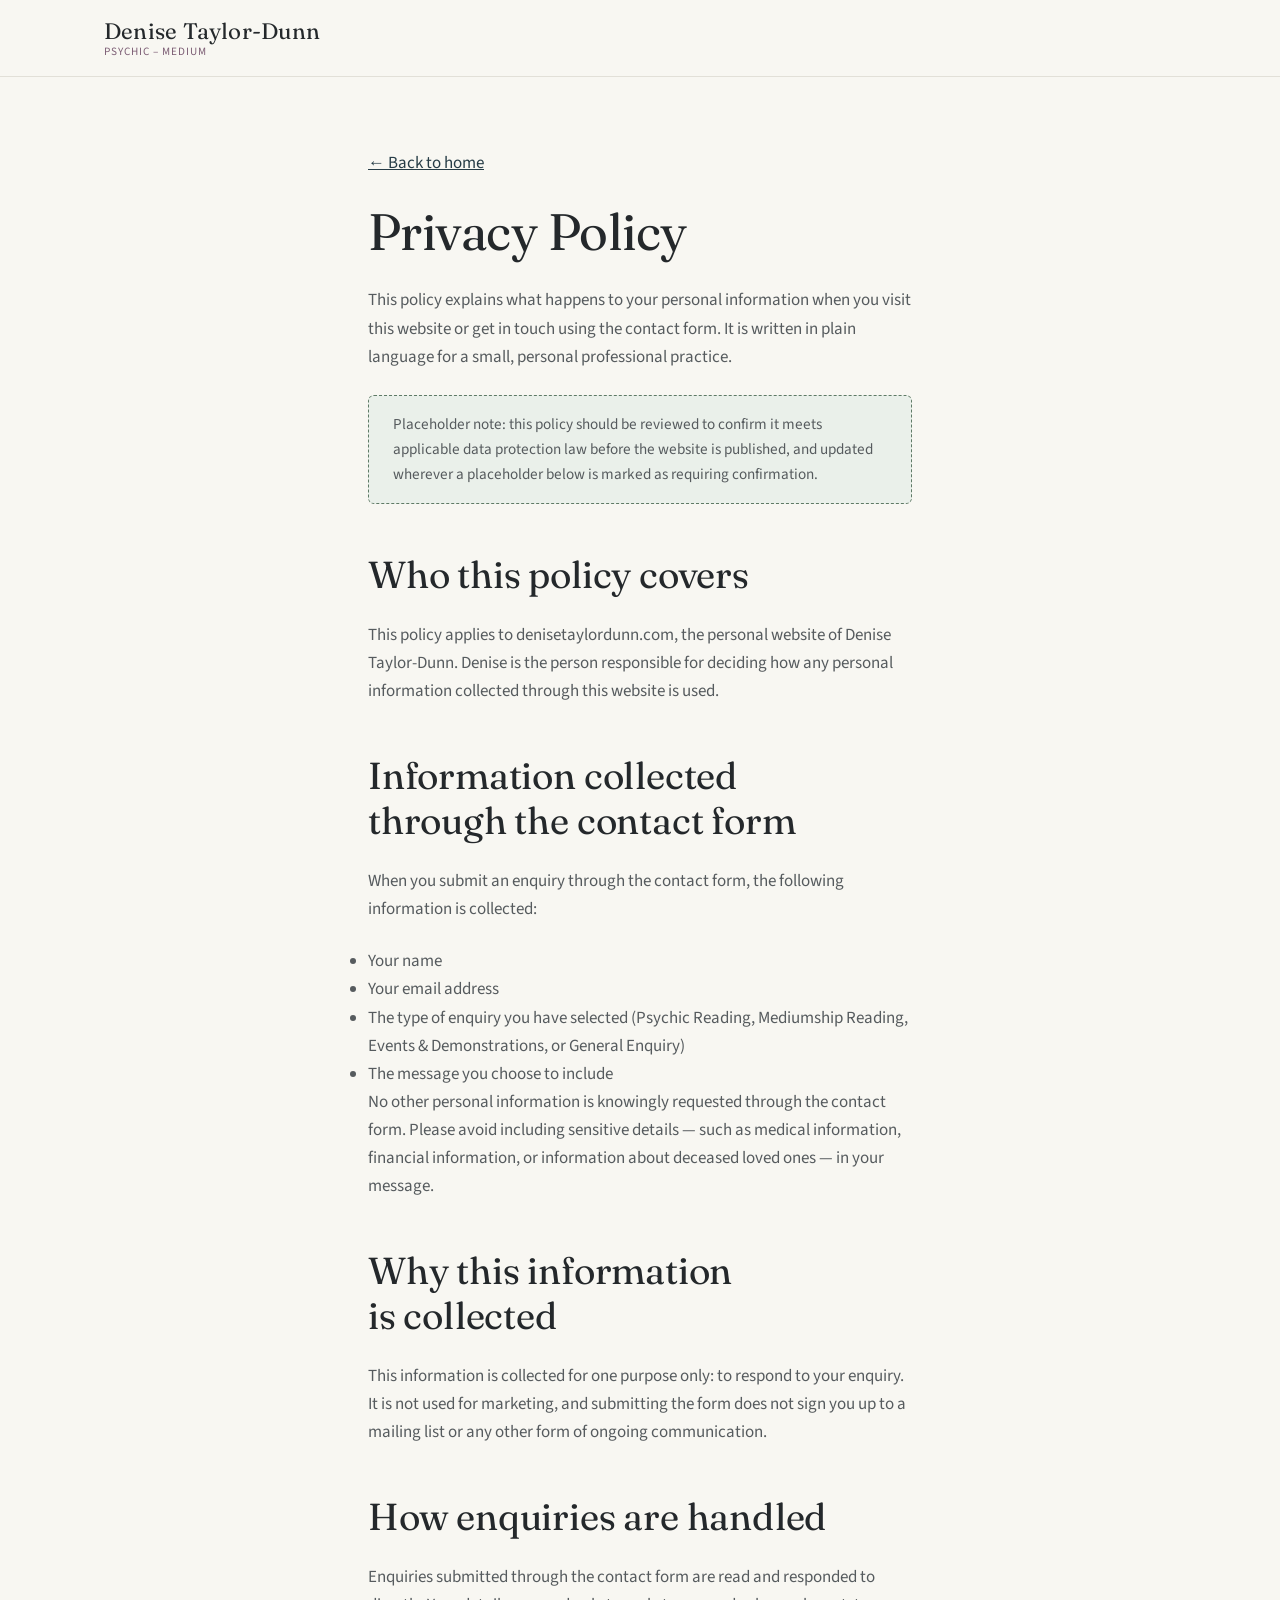
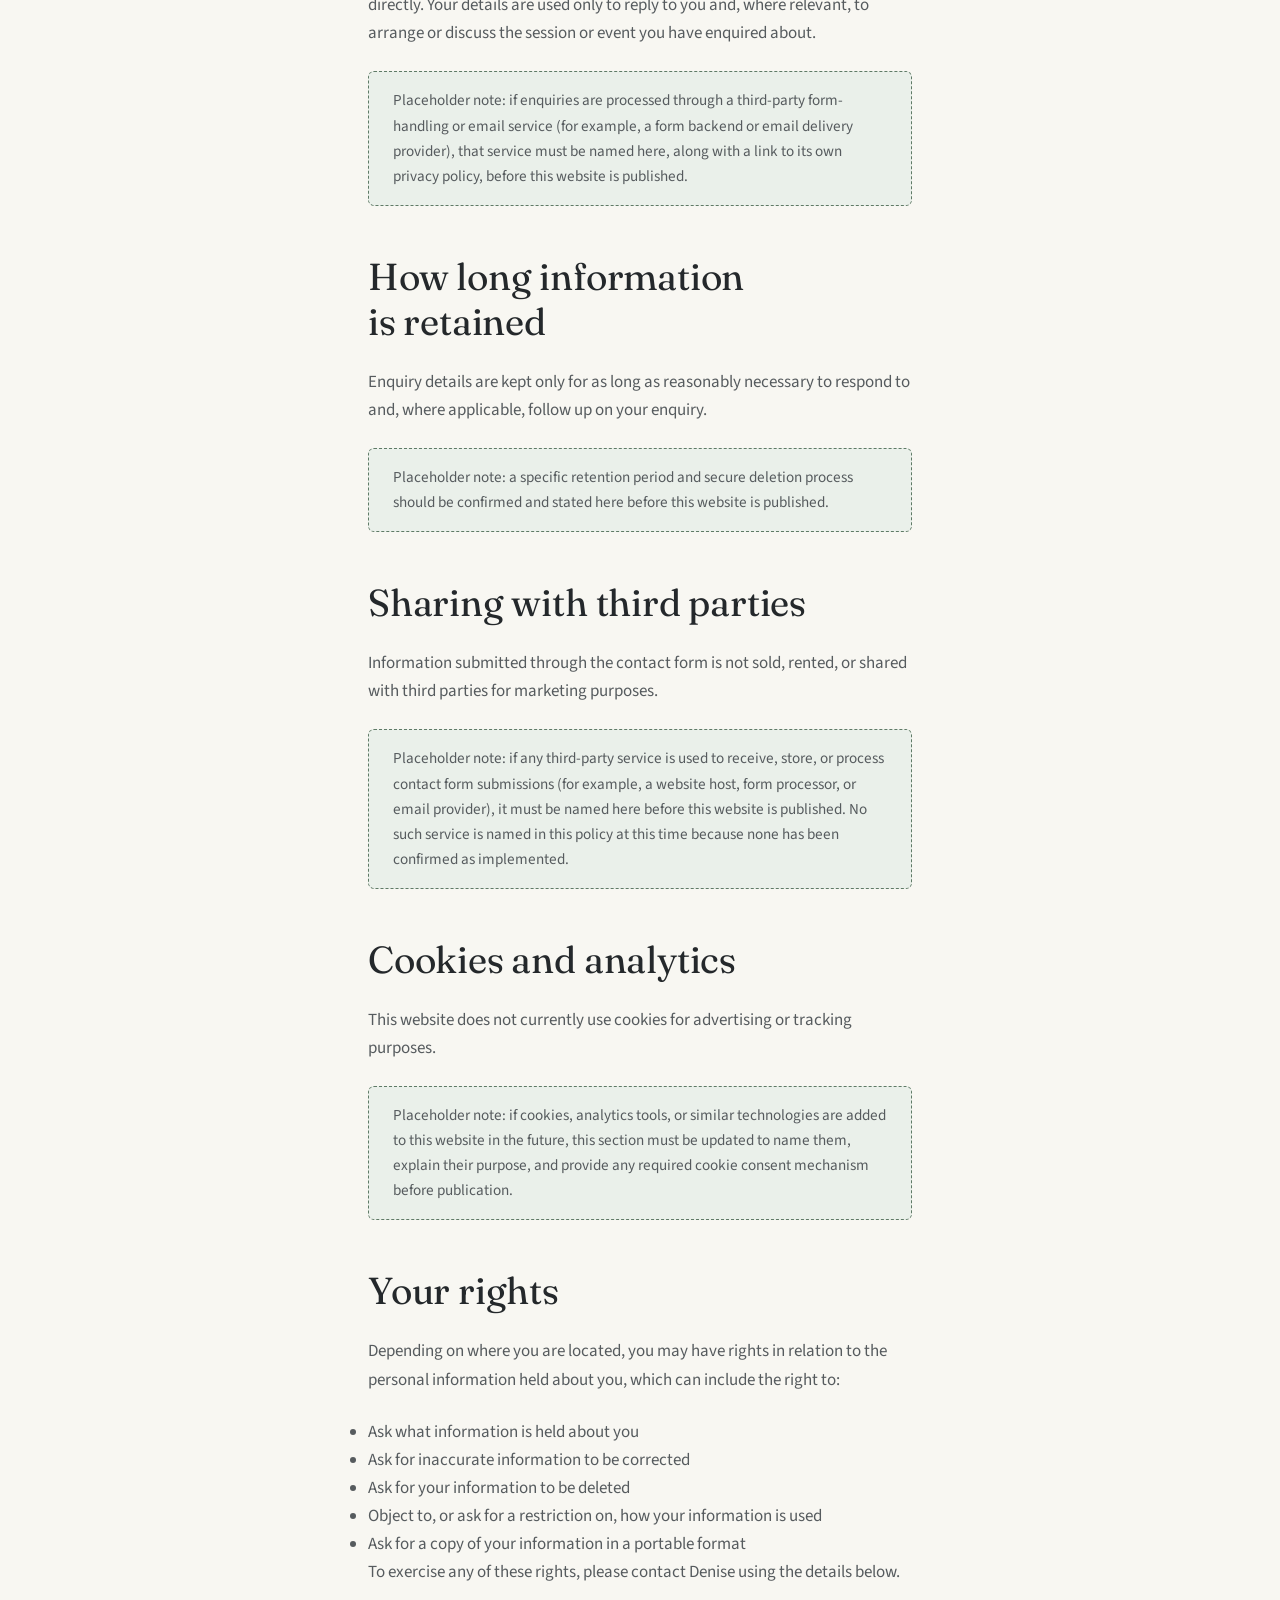
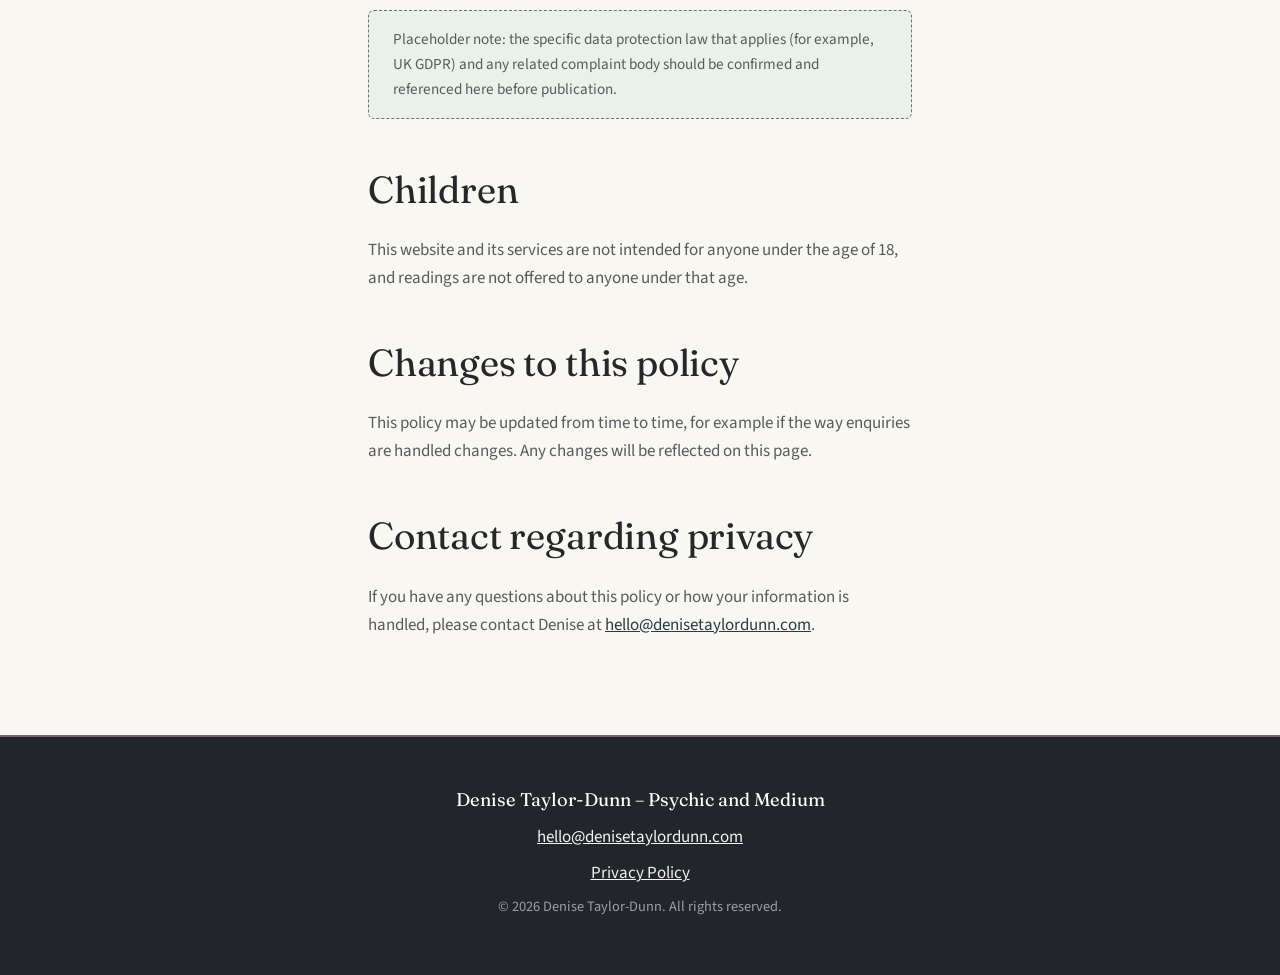
==== commit d3ca9aae: "Add 'Psychic – Medium' tagline under the header wordmark Restructure the header brand mark into a tw" ====
--- a/privacy-policy.html
+++ b/privacy-policy.html
@@ -19,7 +19,10 @@
 <!-- ============ HEADER ============ -->
 <header class="site-header">
   <div class="header-inner">
-    <a href="index.html" class="wordmark">Denise Taylor-Dunn</a>
+    <a href="index.html" class="brand">
+      <span class="wordmark">Denise Taylor-Dunn</span>
+      <span class="wordmark-tagline">Psychic &ndash; Medium</span>
+    </a>
   </div>
 </header>
 
--- a/css/styles.css
+++ b/css/styles.css
@@ -350,14 +350,31 @@
   gap: var(--space-2);
 }
 
+.brand {
+  display: flex;
+  flex-direction: column;
+  gap: 2px;
+  text-decoration: none;
+  white-space: nowrap;
+}
+
 .wordmark {
   font-family: var(--font-heading);
   font-weight: 500;
   font-size: 1.4rem;
+  line-height: 1.1;
   letter-spacing: 0.01em;
   color: var(--color-text);
-  text-decoration: none;
-  white-space: nowrap;
+}
+
+.wordmark-tagline {
+  font-family: var(--font-body);
+  font-size: 0.7rem;
+  font-weight: 600;
+  line-height: 1;
+  text-transform: uppercase;
+  letter-spacing: 0.09em;
+  color: var(--color-accent);
 }
 
 .nav-toggle {
@@ -443,6 +460,15 @@
   display: inline-block;
   width: 100%;
   text-align: center;
+}
+
+/* The button lives inside .primary-nav, so it needs to beat .primary-nav a's
+   text colour (higher specificity) to stay white instead of going dark-on-dark. */
+.primary-nav a.nav-cta,
+.primary-nav a.nav-cta:hover,
+.primary-nav a.nav-cta:focus-visible {
+  color: #ffffff;
+  border-bottom: none;
 }
 
 @media (min-width: 900px) {
@@ -478,7 +504,7 @@
     position: relative;
   }
 
-  .primary-nav a::after {
+  .primary-nav a:not(.nav-cta)::after {
     content: "";
     position: absolute;
     left: 0;
@@ -489,8 +515,8 @@
     transition: right var(--transition-medium);
   }
 
-  .primary-nav a:hover::after,
-  .primary-nav a:focus-visible::after {
+  .primary-nav a:not(.nav-cta):hover::after,
+  .primary-nav a:not(.nav-cta):focus-visible::after {
     right: 0;
   }
 
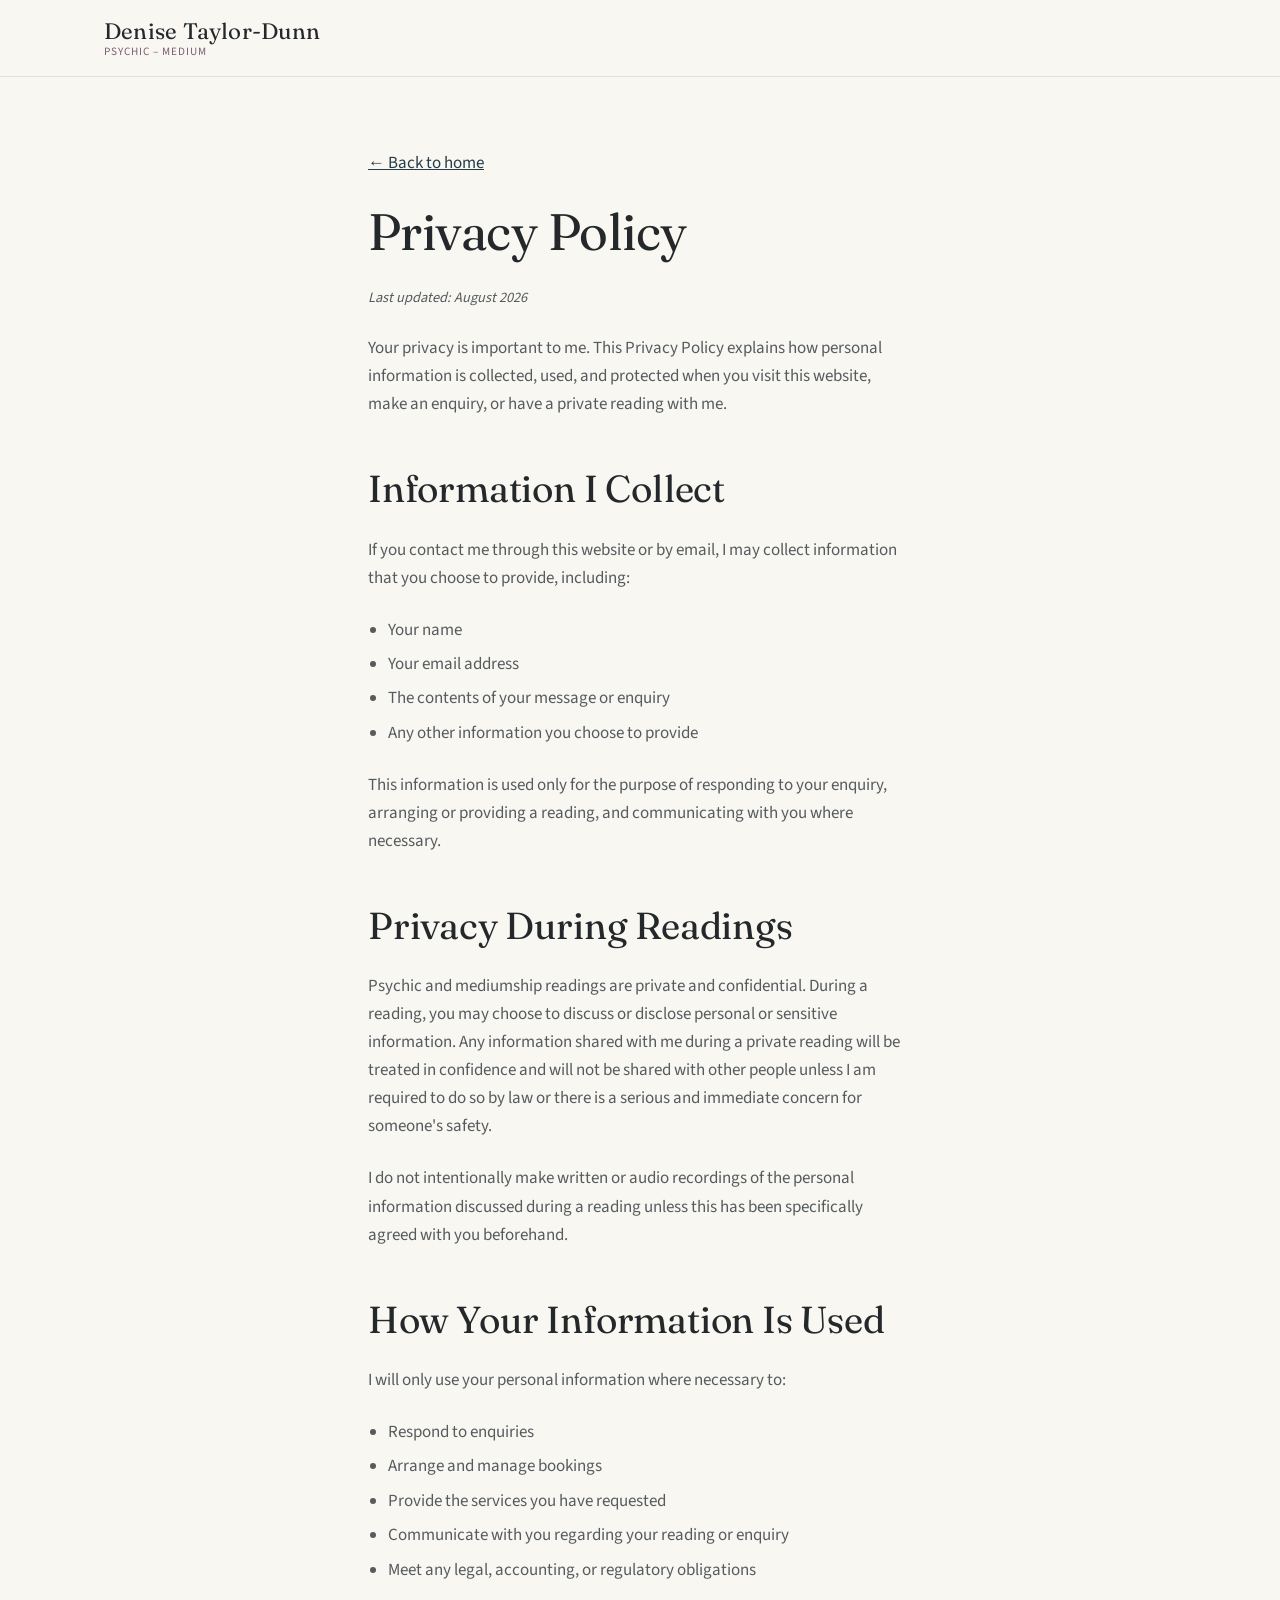
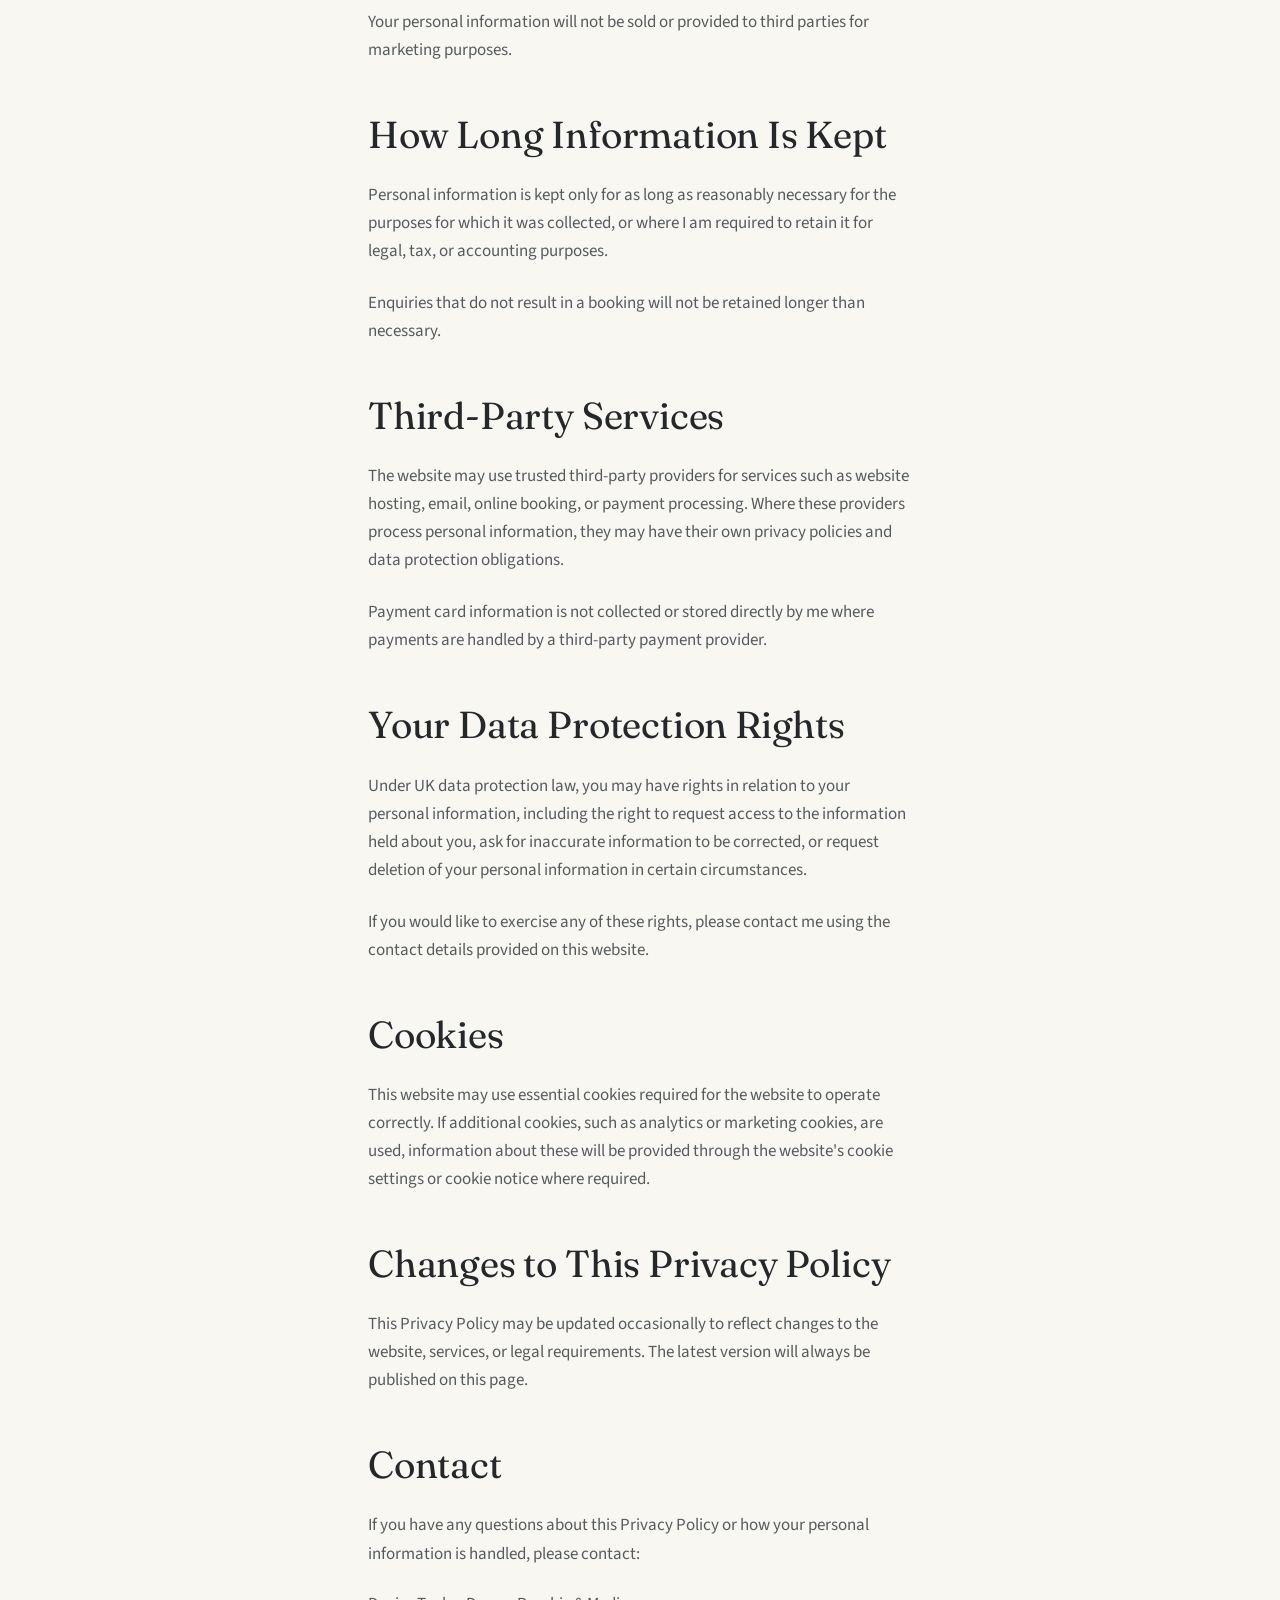
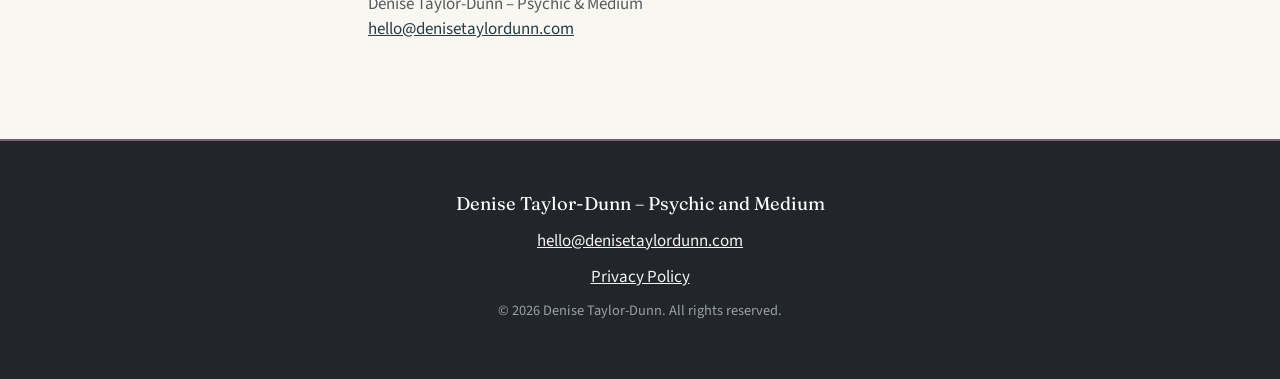
==== commit b4e6a16e: "Replace Privacy Policy page with client-supplied final copy Rewrite privacy-policy.html with the ful" ====
--- a/privacy-policy.html
+++ b/privacy-policy.html
@@ -31,62 +31,57 @@
     <a class="back-home" href="index.html">&larr; Back to home</a>
 
     <h1>Privacy Policy</h1>
-    <p>This policy explains what happens to your personal information when you visit this website or get in touch using the contact form. It is written in plain language for a small, personal professional practice.</p>
+    <p class="policy-updated">Last updated: August 2026</p>
 
-    <p class="policy-placeholder"><strong>Placeholder note:</strong> this policy should be reviewed to confirm it meets applicable data protection law before the website is published, and updated wherever a placeholder below is marked as requiring confirmation.</p>
+    <p>Your privacy is important to me. This Privacy Policy explains how personal information is collected, used, and protected when you visit this website, make an enquiry, or have a private reading with me.</p>
 
-    <h2>Who this policy covers</h2>
-    <p>This policy applies to denisetaylordunn.com, the personal website of Denise Taylor-Dunn. Denise is the person responsible for deciding how any personal information collected through this website is used.</p>
-
-    <h2>Information collected through the contact form</h2>
-    <p>When you submit an enquiry through the contact form, the following information is collected:</p>
+    <h2>Information I Collect</h2>
+    <p>If you contact me through this website or by email, I may collect information that you choose to provide, including:</p>
     <ul>
       <li>Your name</li>
       <li>Your email address</li>
-      <li>The type of enquiry you have selected (Psychic Reading, Mediumship Reading, Events &amp; Demonstrations, or General Enquiry)</li>
-      <li>The message you choose to include</li>
+      <li>The contents of your message or enquiry</li>
+      <li>Any other information you choose to provide</li>
     </ul>
-    <p>No other personal information is knowingly requested through the contact form. Please avoid including sensitive details — such as medical information, financial information, or information about deceased loved ones — in your message.</p>
+    <p>This information is used only for the purpose of responding to your enquiry, arranging or providing a reading, and communicating with you where necessary.</p>
 
-    <h2>Why this information is collected</h2>
-    <p>This information is collected for one purpose only: to respond to your enquiry. It is not used for marketing, and submitting the form does not sign you up to a mailing list or any other form of ongoing communication.</p>
+    <h2>Privacy During Readings</h2>
+    <p>Psychic and mediumship readings are private and confidential. During a reading, you may choose to discuss or disclose personal or sensitive information. Any information shared with me during a private reading will be treated in confidence and will not be shared with other people unless I am required to do so by law or there is a serious and immediate concern for someone's safety.</p>
+    <p>I do not intentionally make written or audio recordings of the personal information discussed during a reading unless this has been specifically agreed with you beforehand.</p>
 
-    <h2>How enquiries are handled</h2>
-    <p>Enquiries submitted through the contact form are read and responded to directly. Your details are used only to reply to you and, where relevant, to arrange or discuss the session or event you have enquired about.</p>
-    <p class="policy-placeholder"><strong>Placeholder note:</strong> if enquiries are processed through a third-party form-handling or email service (for example, a form backend or email delivery provider), that service must be named here, along with a link to its own privacy policy, before this website is published.</p>
+    <h2>How Your Information Is Used</h2>
+    <p>I will only use your personal information where necessary to:</p>
+    <ul>
+      <li>Respond to enquiries</li>
+      <li>Arrange and manage bookings</li>
+      <li>Provide the services you have requested</li>
+      <li>Communicate with you regarding your reading or enquiry</li>
+      <li>Meet any legal, accounting, or regulatory obligations</li>
+    </ul>
+    <p>Your personal information will not be sold or provided to third parties for marketing purposes.</p>
 
-    <h2>How long information is retained</h2>
-    <p>Enquiry details are kept only for as long as reasonably necessary to respond to and, where applicable, follow up on your enquiry.</p>
-    <p class="policy-placeholder"><strong>Placeholder note:</strong> a specific retention period and secure deletion process should be confirmed and stated here before this website is published.</p>
+    <h2>How Long Information Is Kept</h2>
+    <p>Personal information is kept only for as long as reasonably necessary for the purposes for which it was collected, or where I am required to retain it for legal, tax, or accounting purposes.</p>
+    <p>Enquiries that do not result in a booking will not be retained longer than necessary.</p>
 
-    <h2>Sharing with third parties</h2>
-    <p>Information submitted through the contact form is not sold, rented, or shared with third parties for marketing purposes.</p>
-    <p class="policy-placeholder"><strong>Placeholder note:</strong> if any third-party service is used to receive, store, or process contact form submissions (for example, a website host, form processor, or email provider), it must be named here before this website is published. No such service is named in this policy at this time because none has been confirmed as implemented.</p>
+    <h2>Third-Party Services</h2>
+    <p>The website may use trusted third-party providers for services such as website hosting, email, online booking, or payment processing. Where these providers process personal information, they may have their own privacy policies and data protection obligations.</p>
+    <p>Payment card information is not collected or stored directly by me where payments are handled by a third-party payment provider.</p>
 
-    <h2>Cookies and analytics</h2>
-    <p>This website does not currently use cookies for advertising or tracking purposes.</p>
-    <p class="policy-placeholder"><strong>Placeholder note:</strong> if cookies, analytics tools, or similar technologies are added to this website in the future, this section must be updated to name them, explain their purpose, and provide any required cookie consent mechanism before publication.</p>
+    <h2>Your Data Protection Rights</h2>
+    <p>Under UK data protection law, you may have rights in relation to your personal information, including the right to request access to the information held about you, ask for inaccurate information to be corrected, or request deletion of your personal information in certain circumstances.</p>
+    <p>If you would like to exercise any of these rights, please contact me using the contact details provided on this website.</p>
 
-    <h2>Your rights</h2>
-    <p>Depending on where you are located, you may have rights in relation to the personal information held about you, which can include the right to:</p>
-    <ul>
-      <li>Ask what information is held about you</li>
-      <li>Ask for inaccurate information to be corrected</li>
-      <li>Ask for your information to be deleted</li>
-      <li>Object to, or ask for a restriction on, how your information is used</li>
-      <li>Ask for a copy of your information in a portable format</li>
-    </ul>
-    <p>To exercise any of these rights, please contact Denise using the details below.</p>
-    <p class="policy-placeholder"><strong>Placeholder note:</strong> the specific data protection law that applies (for example, UK GDPR) and any related complaint body should be confirmed and referenced here before publication.</p>
+    <h2>Cookies</h2>
+    <p>This website may use essential cookies required for the website to operate correctly. If additional cookies, such as analytics or marketing cookies, are used, information about these will be provided through the website's cookie settings or cookie notice where required.</p>
 
-    <h2>Children</h2>
-    <p>This website and its services are not intended for anyone under the age of 18, and readings are not offered to anyone under that age.</p>
+    <h2>Changes to This Privacy Policy</h2>
+    <p>This Privacy Policy may be updated occasionally to reflect changes to the website, services, or legal requirements. The latest version will always be published on this page.</p>
 
-    <h2>Changes to this policy</h2>
-    <p>This policy may be updated from time to time, for example if the way enquiries are handled changes. Any changes will be reflected on this page.</p>
-
-    <h2>Contact regarding privacy</h2>
-    <p>If you have any questions about this policy or how your information is handled, please contact Denise at <a href="mailto:hello@denisetaylordunn.com">hello@denisetaylordunn.com</a>.</p>
+    <h2>Contact</h2>
+    <p>If you have any questions about this Privacy Policy or how your personal information is handled, please contact:</p>
+    <p class="policy-contact">Denise Taylor-Dunn &ndash; Psychic &amp; Medium<br>
+    <a href="mailto:hello@denisetaylordunn.com">hello@denisetaylordunn.com</a></p>
   </div>
 </main>
 
--- a/css/styles.css
+++ b/css/styles.css
@@ -151,6 +151,12 @@
   font-size: clamp(2.1rem, 1.6rem + 2.3vw, 3.2rem);
   font-weight: 560;
   letter-spacing: -0.01em;
+}
+
+.h1-secondary {
+  font-size: 0.62em;
+  font-weight: 500;
+  letter-spacing: 0;
 }
 
 h2 {
@@ -695,6 +701,10 @@
   background-color: var(--color-secondary);
 }
 
+.reading-card:nth-of-type(3)::before {
+  background-color: var(--color-accent);
+}
+
 .reading-card:hover {
   box-shadow: var(--shadow-md);
   transform: translateY(-3px);
@@ -711,6 +721,10 @@
   color: var(--color-secondary-text);
 }
 
+.reading-card:nth-of-type(3) .card-intro {
+  color: var(--color-accent-dark);
+}
+
 .card-body p {
   color: var(--color-text-soft);
 }
@@ -719,9 +733,9 @@
   margin-top: var(--space-2);
 }
 
-@media (min-width: 900px) {
+@media (min-width: 700px) {
   .readings-grid {
-    grid-template-columns: 1fr 1fr;
+    grid-template-columns: repeat(auto-fit, minmax(300px, 1fr));
     align-items: start;
   }
 }
@@ -804,7 +818,7 @@
 }
 
 /* ---------------------------------------------------------
-   12. Important Information
+   12. Before You Book
    --------------------------------------------------------- */
 .important-info {
   background-color: var(--color-primary-tint);
@@ -1002,12 +1016,25 @@
   color: var(--color-text-soft);
 }
 
-.policy-placeholder {
-  background-color: var(--color-secondary-tint);
-  border: 1px dashed var(--color-secondary);
-  border-radius: var(--radius);
-  padding: var(--space-2) var(--space-3);
-  font-size: 0.95rem;
+.policy-content ul {
+  margin: 0 0 var(--space-3);
+  padding-left: 1.25rem;
+}
+
+.policy-content li {
+  margin-bottom: 0.4rem;
+}
+
+.policy-updated {
+  font-size: 0.9rem;
+  color: var(--color-text-soft);
+  font-style: italic;
+}
+
+.policy-contact {
+  color: var(--color-text);
+  font-weight: 600;
+  line-height: 1.5;
 }
 
 .back-home {
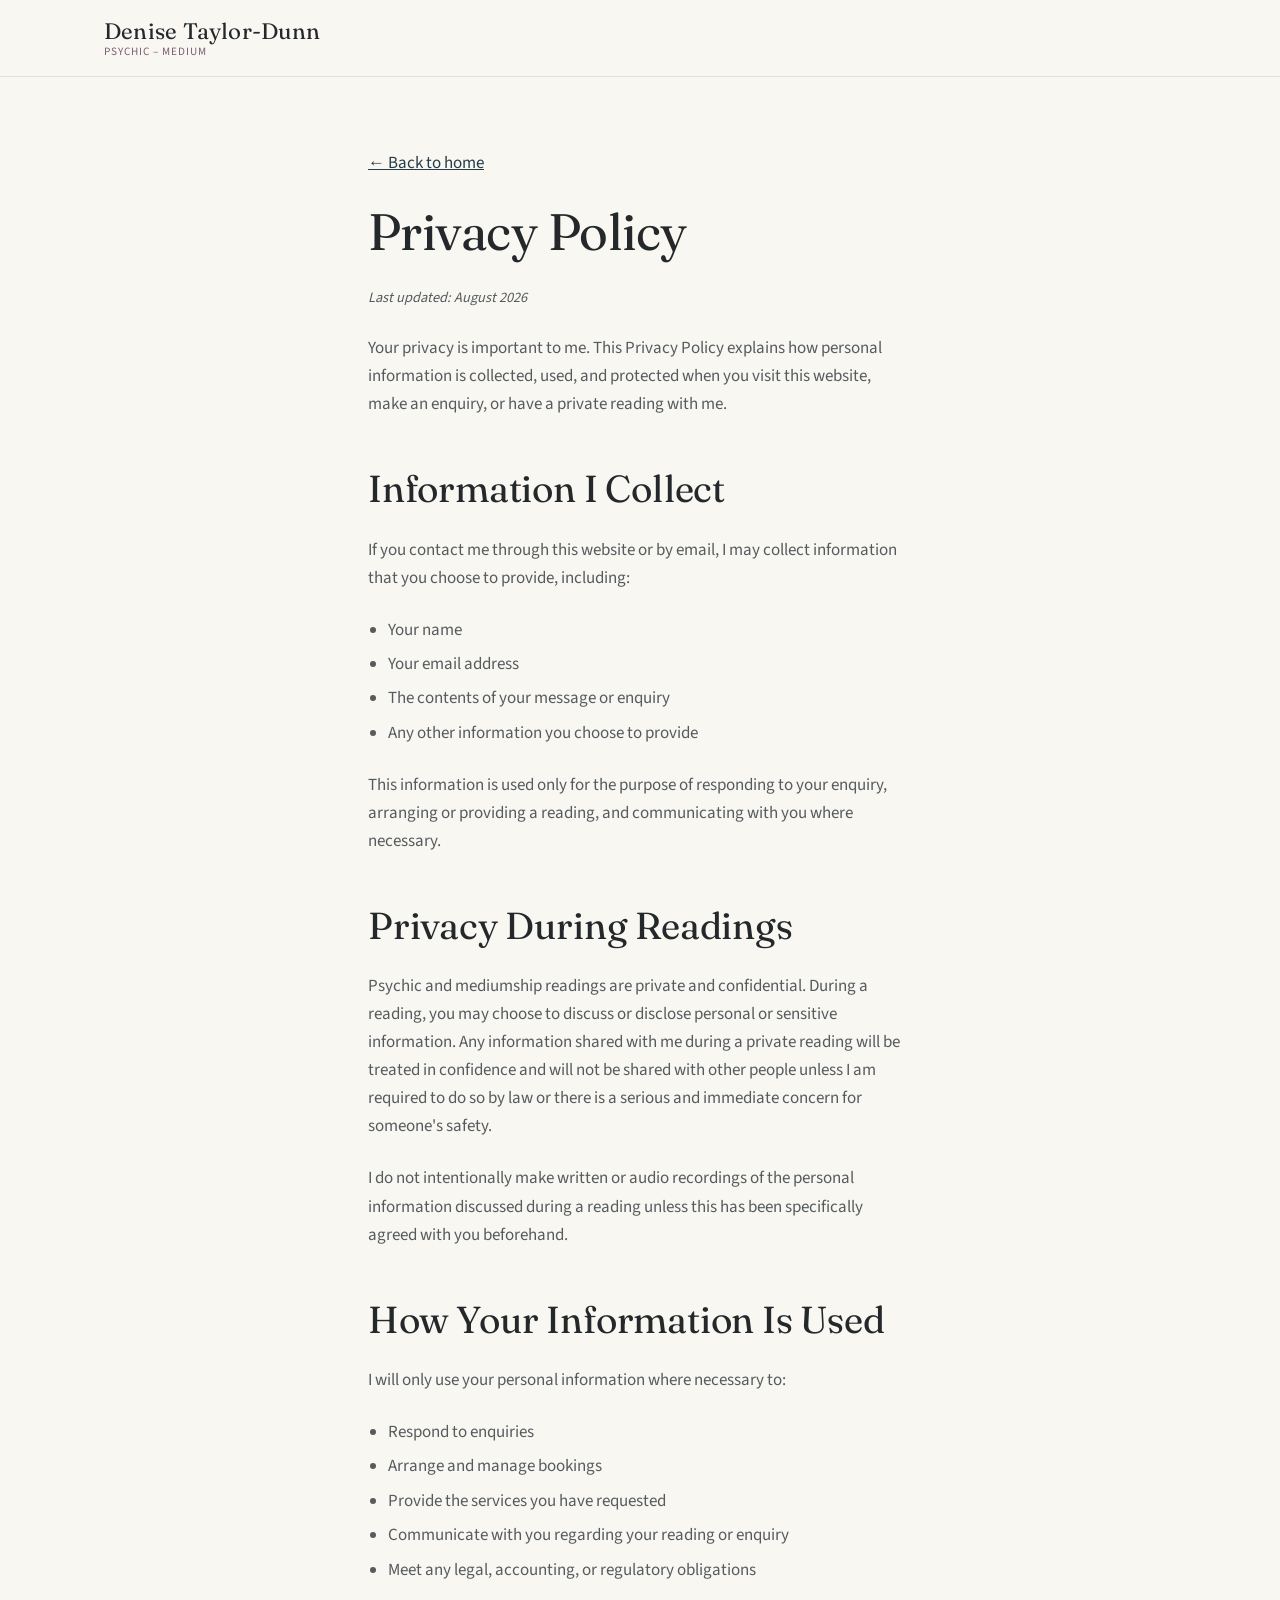
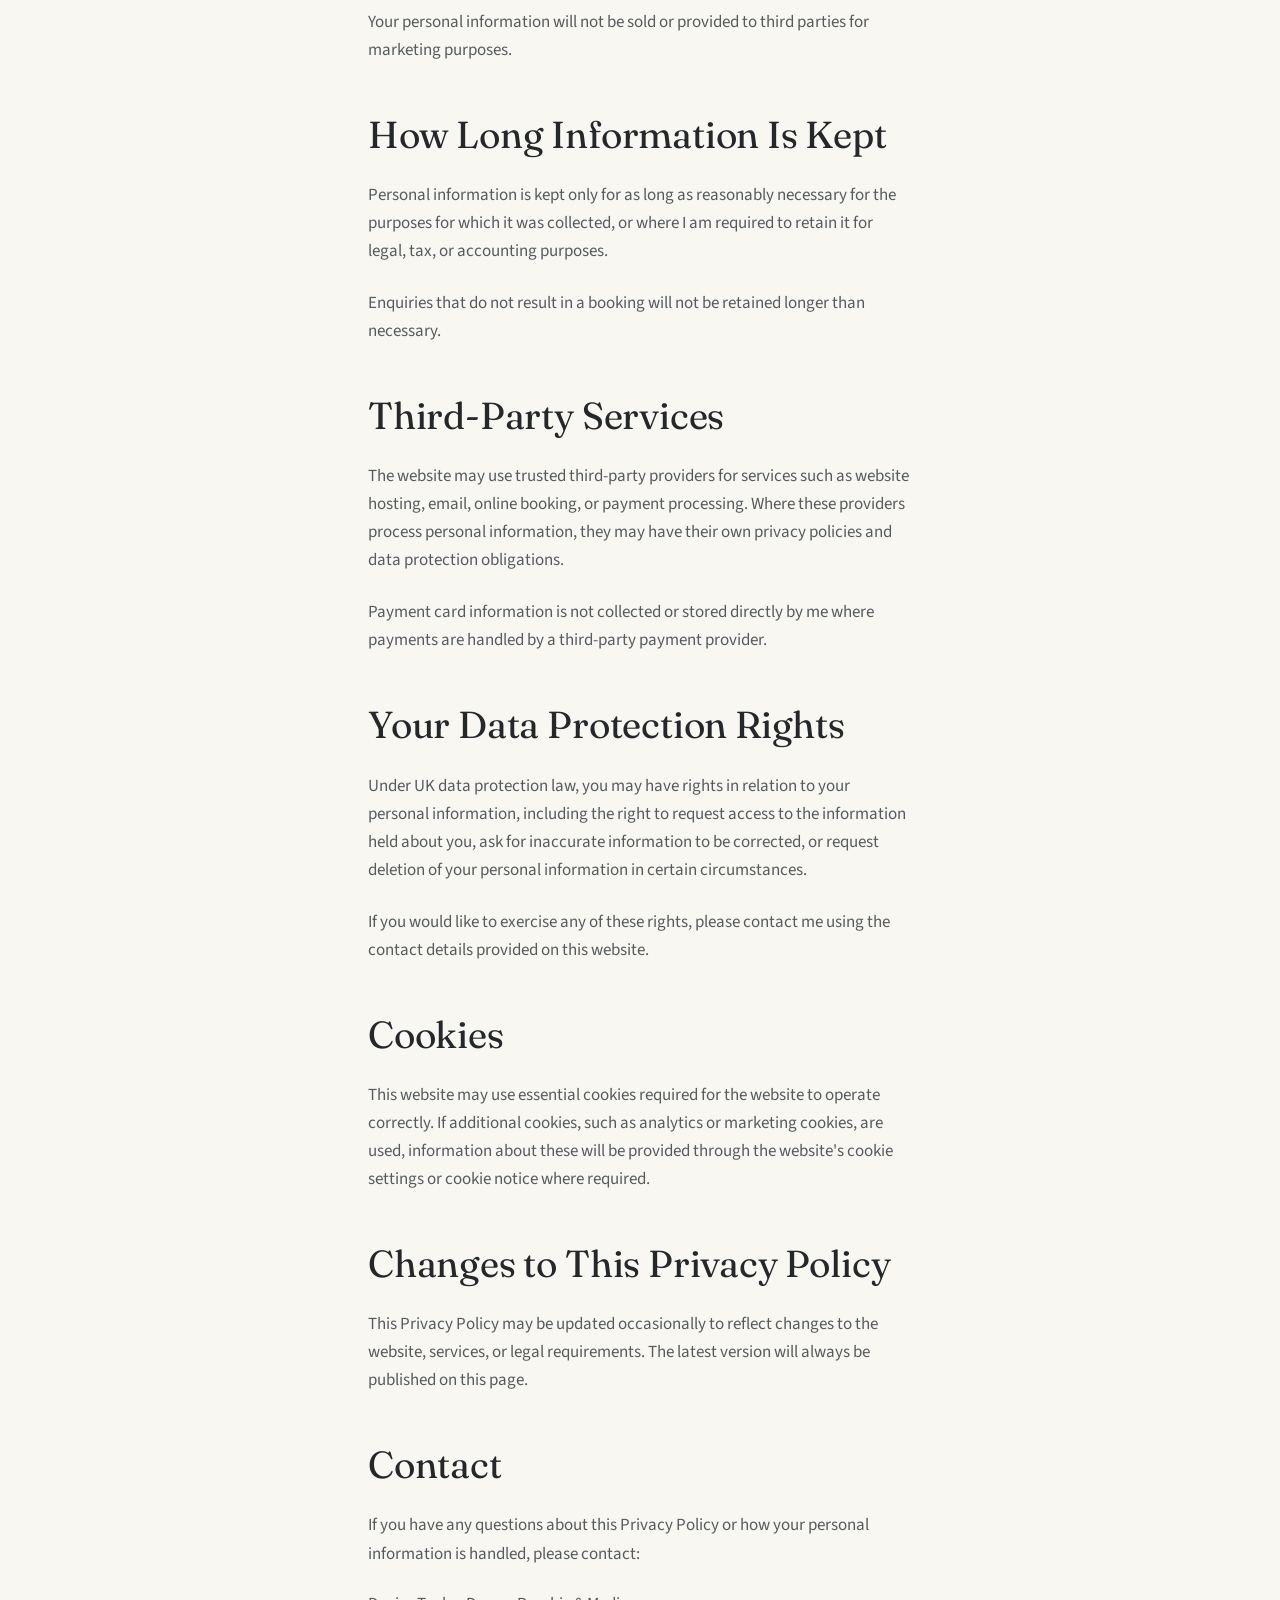
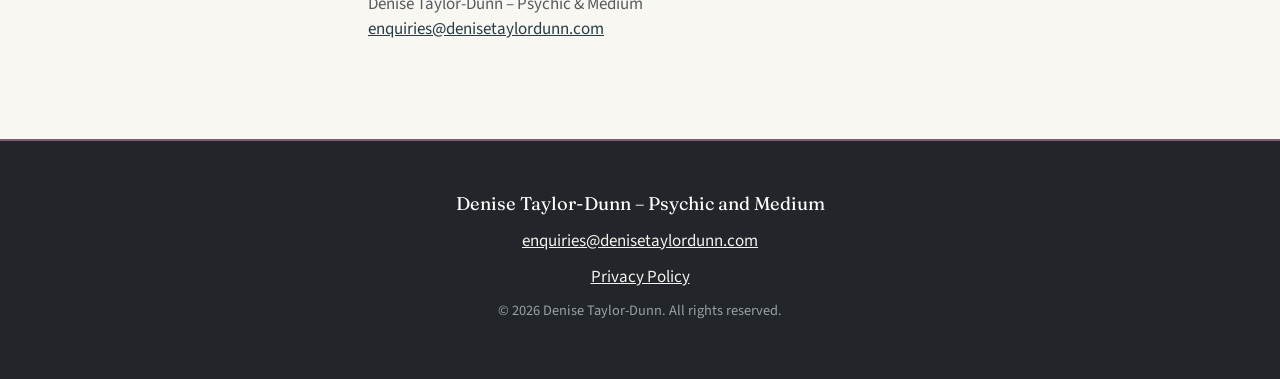
==== commit b26ddbbf: "Update contact email to enquiries@denisetaylordunn.com Replaces all hello@ references across the sit" ====
--- a/privacy-policy.html
+++ b/privacy-policy.html
@@ -81,7 +81,7 @@
     <h2>Contact</h2>
     <p>If you have any questions about this Privacy Policy or how your personal information is handled, please contact:</p>
     <p class="policy-contact">Denise Taylor-Dunn &ndash; Psychic &amp; Medium<br>
-    <a href="mailto:hello@denisetaylordunn.com">hello@denisetaylordunn.com</a></p>
+    <a href="mailto:enquiries@denisetaylordunn.com">enquiries@denisetaylordunn.com</a></p>
   </div>
 </main>
 
@@ -89,7 +89,7 @@
 <footer class="site-footer">
   <div class="footer-inner">
     <p class="footer-name">Denise Taylor-Dunn – Psychic and Medium</p>
-    <p><a href="mailto:hello@denisetaylordunn.com">hello@denisetaylordunn.com</a></p>
+    <p><a href="mailto:enquiries@denisetaylordunn.com">enquiries@denisetaylordunn.com</a></p>
     <p><a href="privacy-policy.html">Privacy Policy</a></p>
     <p class="footer-copyright">&copy; <span id="current-year">2026</span> Denise Taylor-Dunn. All rights reserved.</p>
   </div>
--- a/css/styles.css
+++ b/css/styles.css
@@ -765,6 +765,29 @@
   max-width: 74ch;
 }
 
+.events-list-heading {
+  color: #ffffff;
+  font-weight: 600;
+  max-width: 74ch;
+}
+
+.events-list {
+  list-style: none;
+  display: flex;
+  flex-direction: column;
+  gap: var(--space-2);
+  margin: 0 0 var(--space-4);
+  max-width: 74ch;
+}
+
+.events-list li {
+  padding: var(--space-2) var(--space-3);
+  border-left: 3px solid var(--color-accent-on-dark);
+  background-color: rgba(255, 255, 255, 0.04);
+  color: var(--color-charcoal-deep-text);
+  font-weight: 600;
+}
+
 /* Focus indicators need extra contrast against the dark background here */
 .events a:focus-visible,
 .events button:focus-visible {
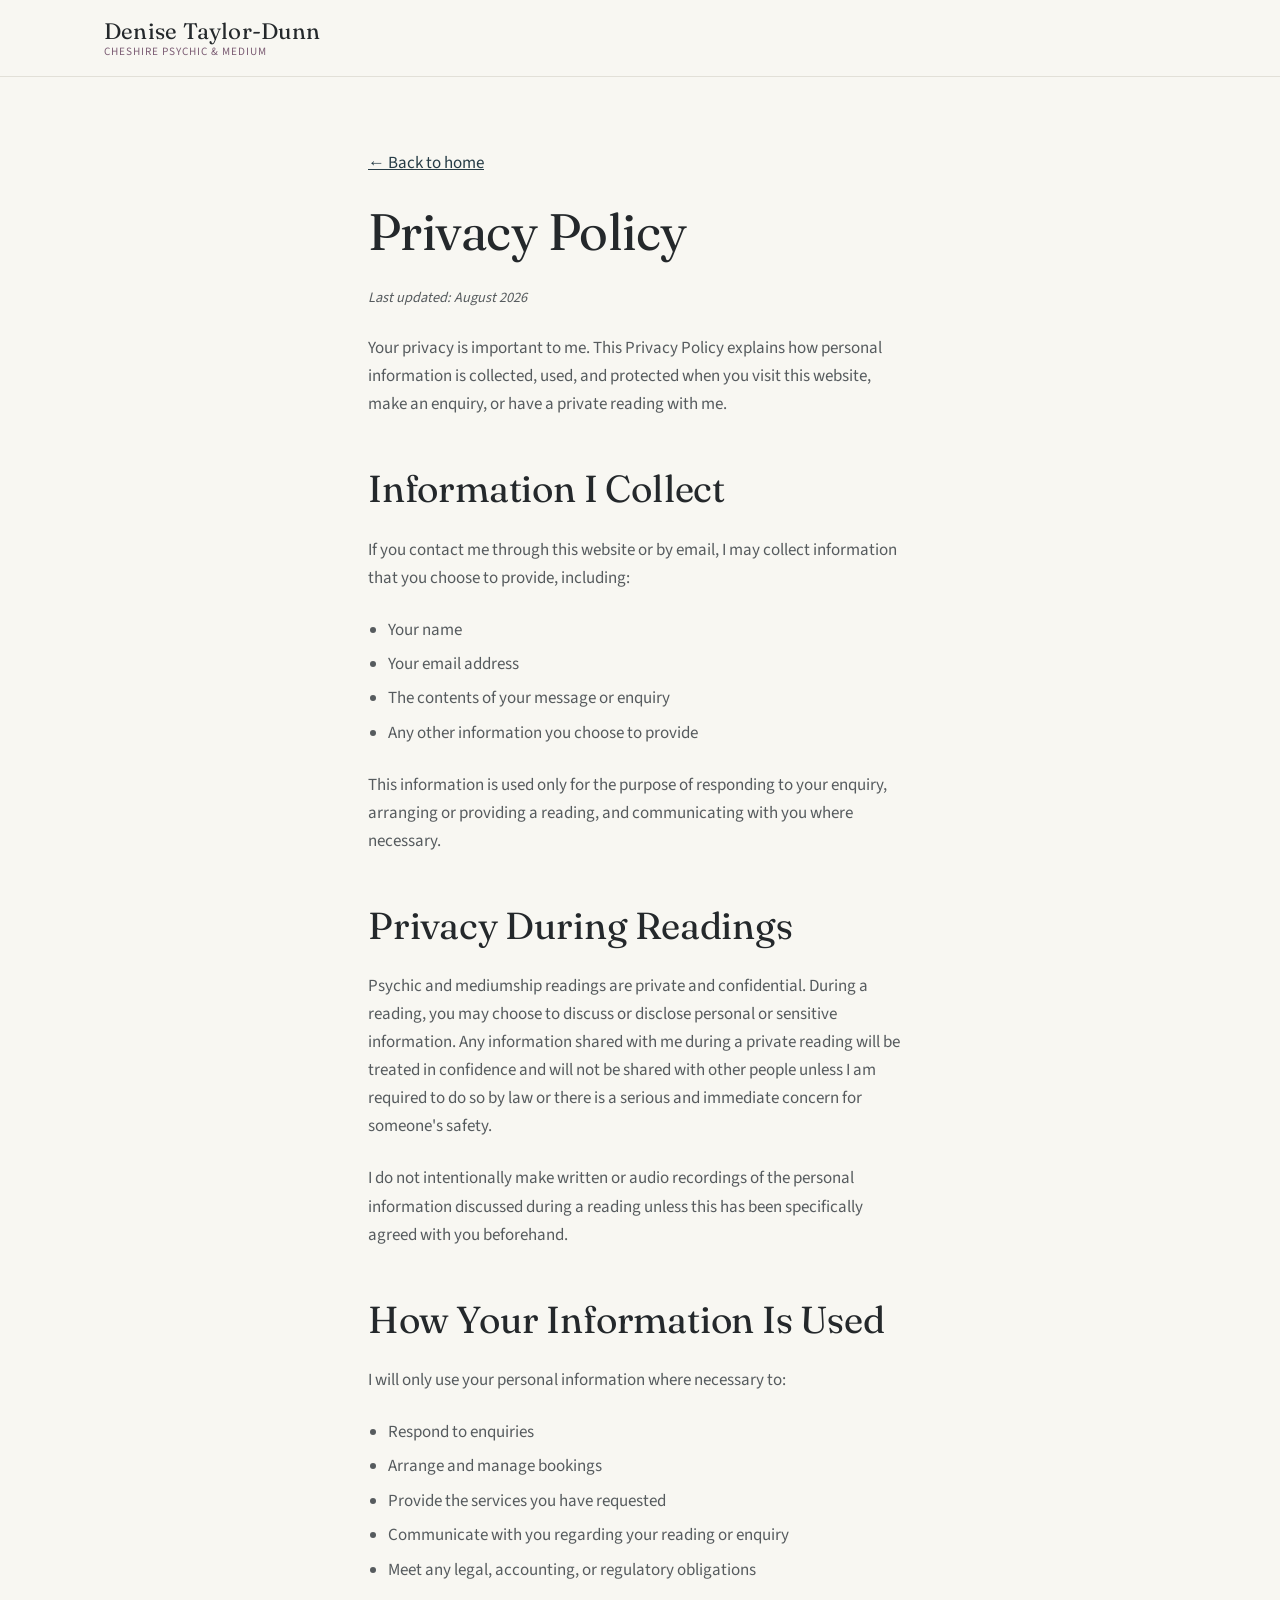
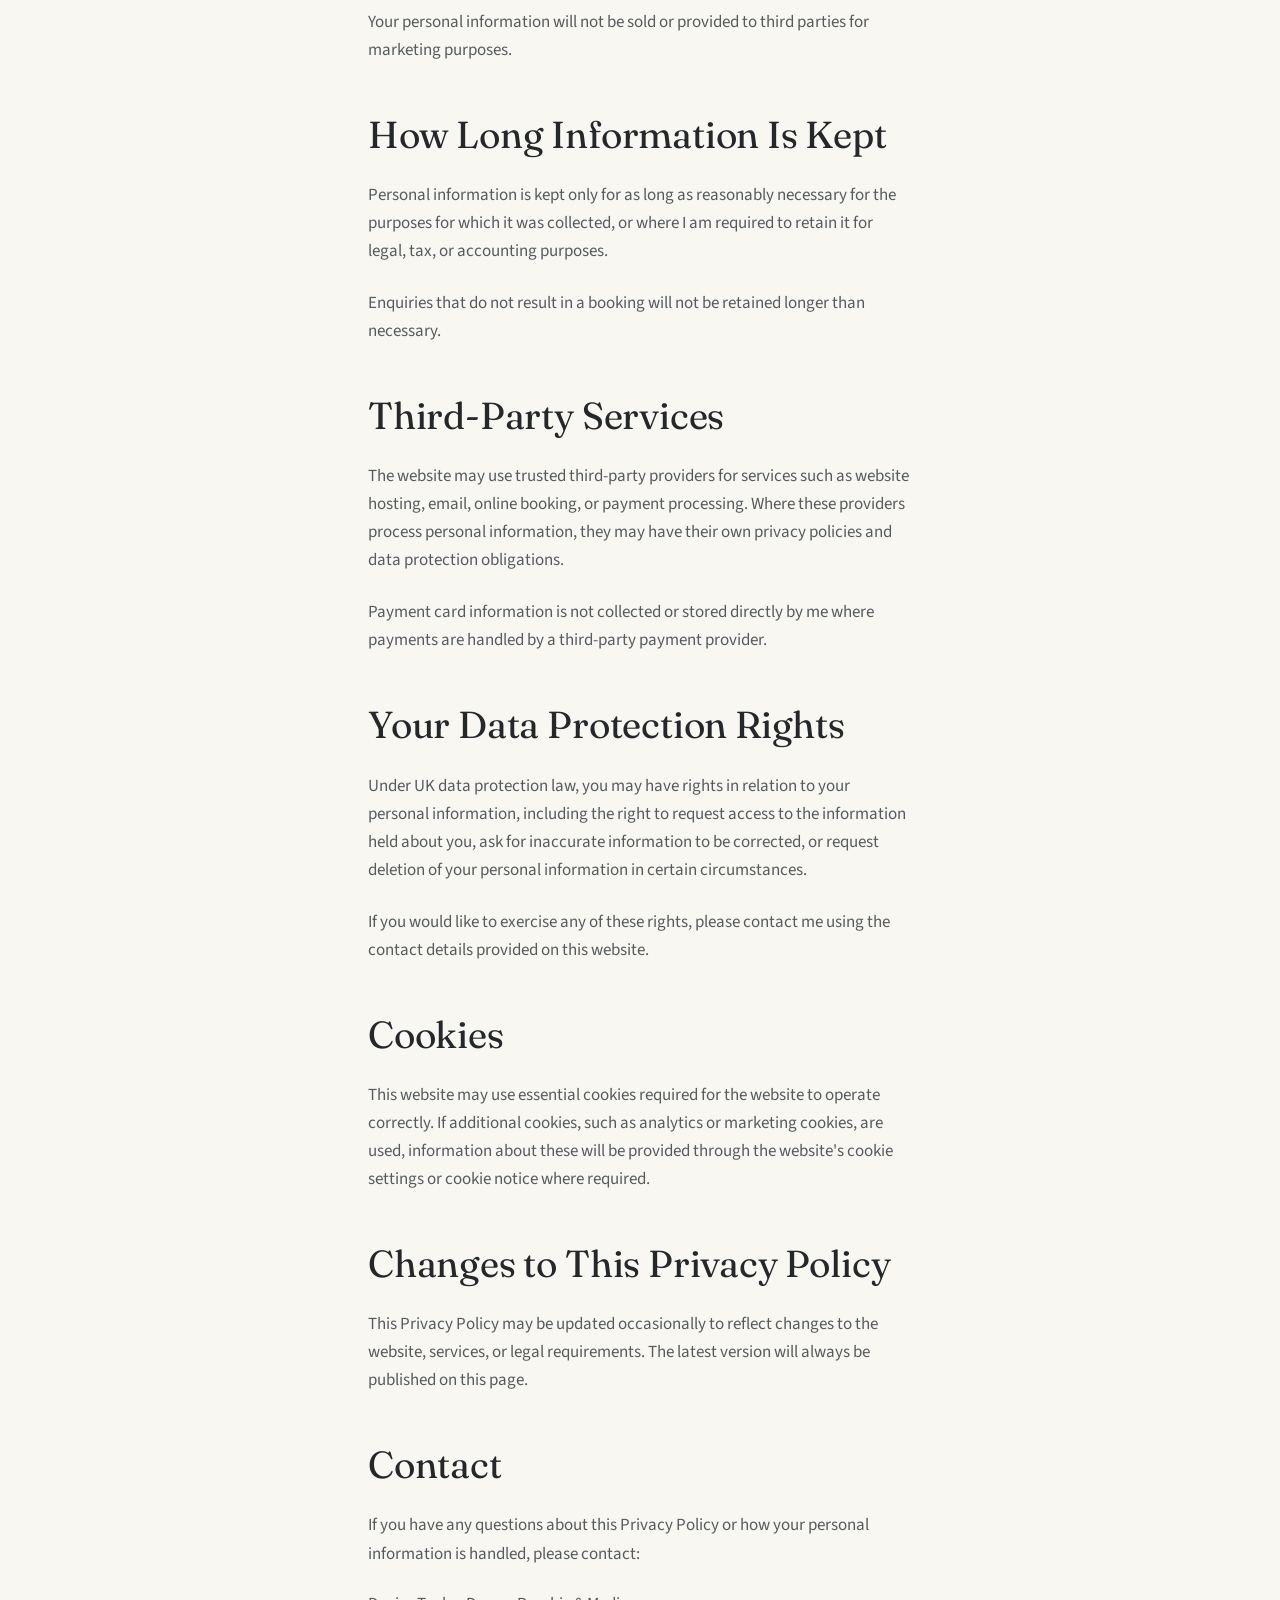
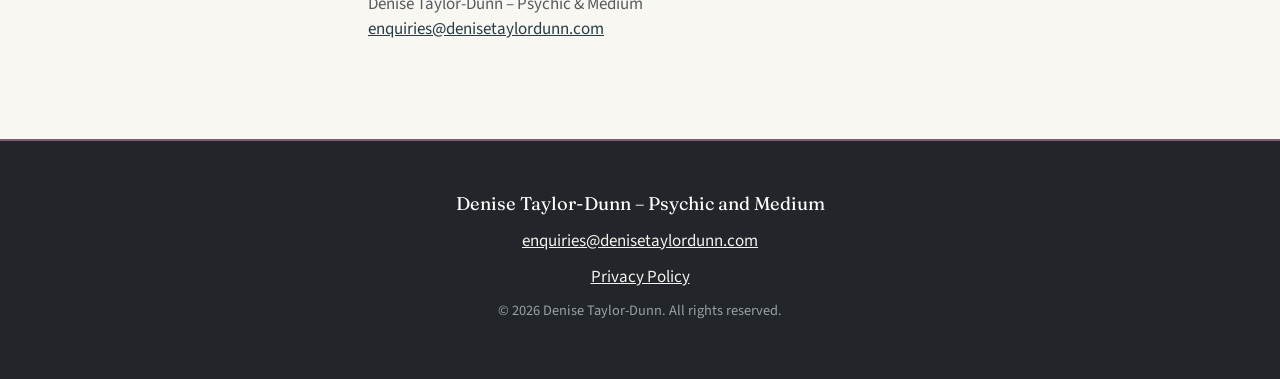
==== commit 42d4270b: "Update header tagline to Cheshire Psychic & Medium Co-Authored-By: Claude Sonnet 5 <noreply@anthropi" ====
--- a/privacy-policy.html
+++ b/privacy-policy.html
@@ -21,7 +21,7 @@
   <div class="header-inner">
     <a href="index.html" class="brand">
       <span class="wordmark">Denise Taylor-Dunn</span>
-      <span class="wordmark-tagline">Psychic &ndash; Medium</span>
+      <span class="wordmark-tagline">Cheshire Psychic &amp; Medium</span>
     </a>
   </div>
 </header>
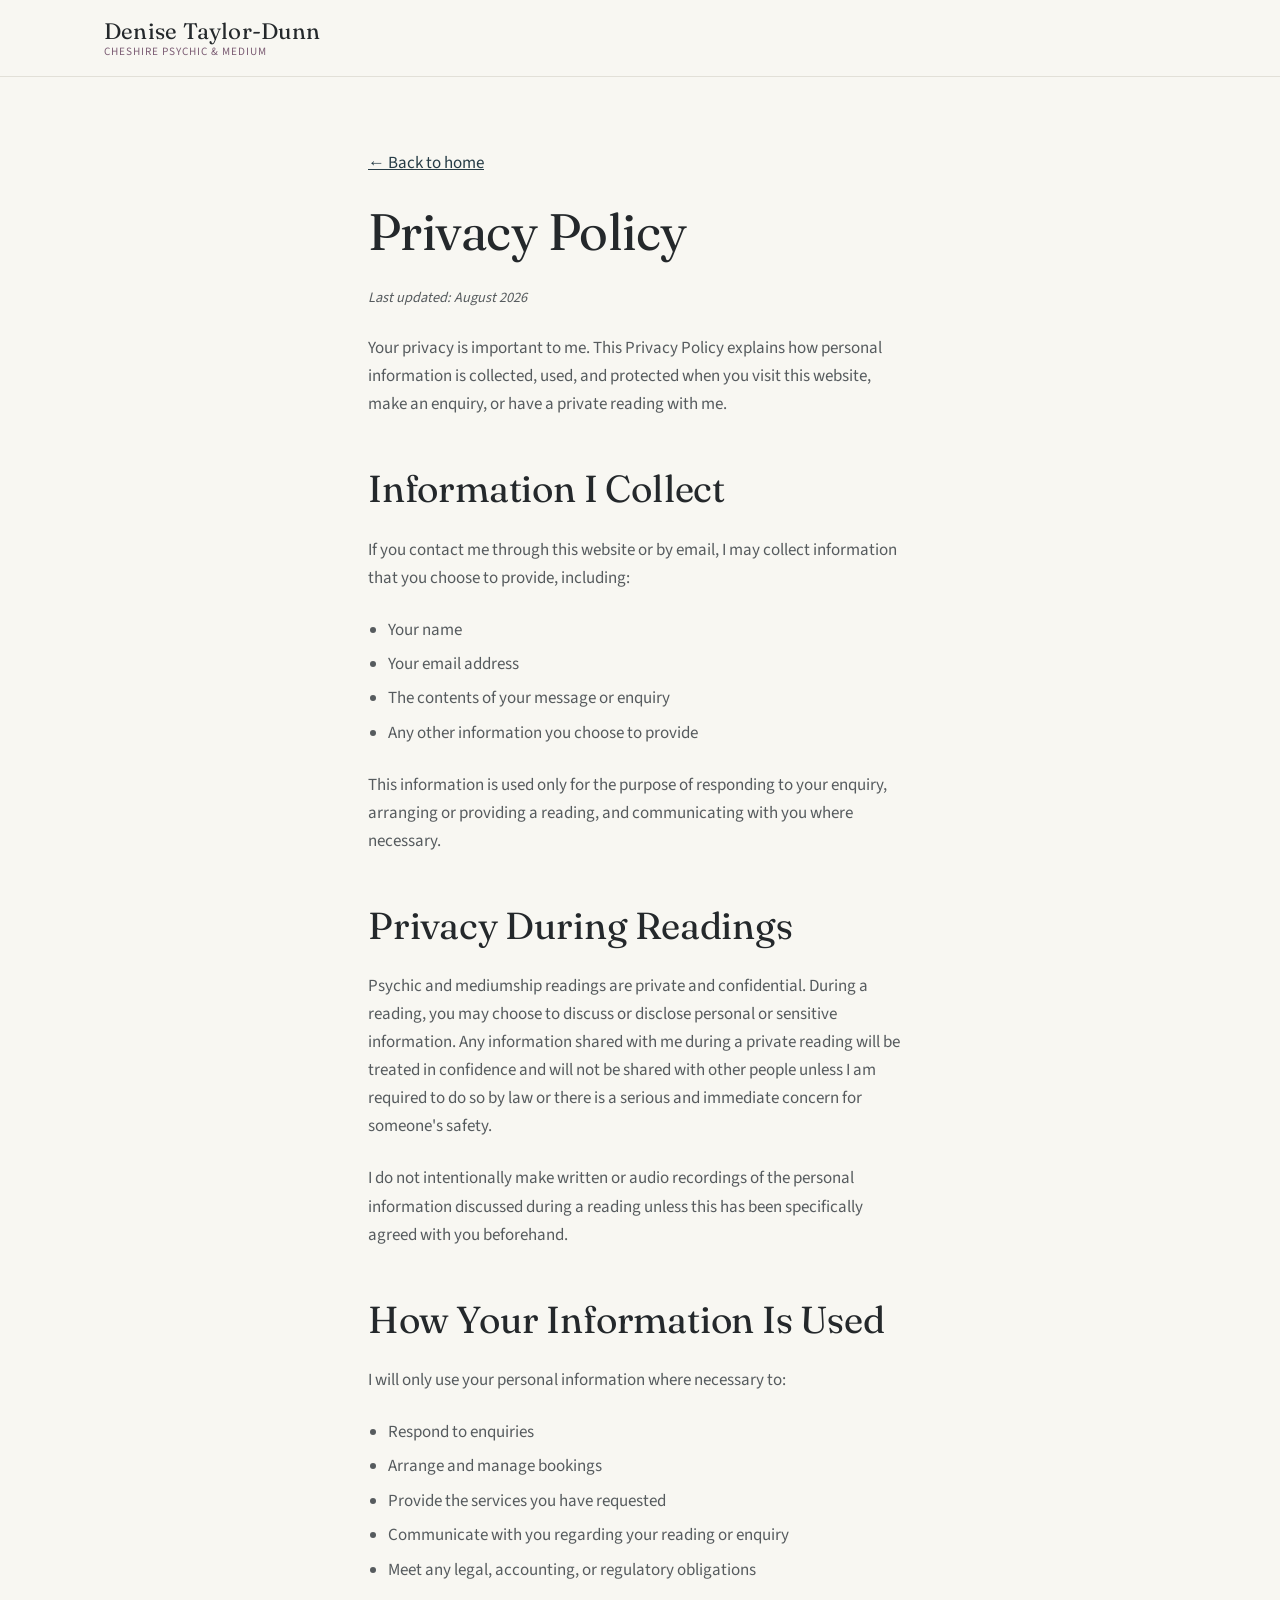
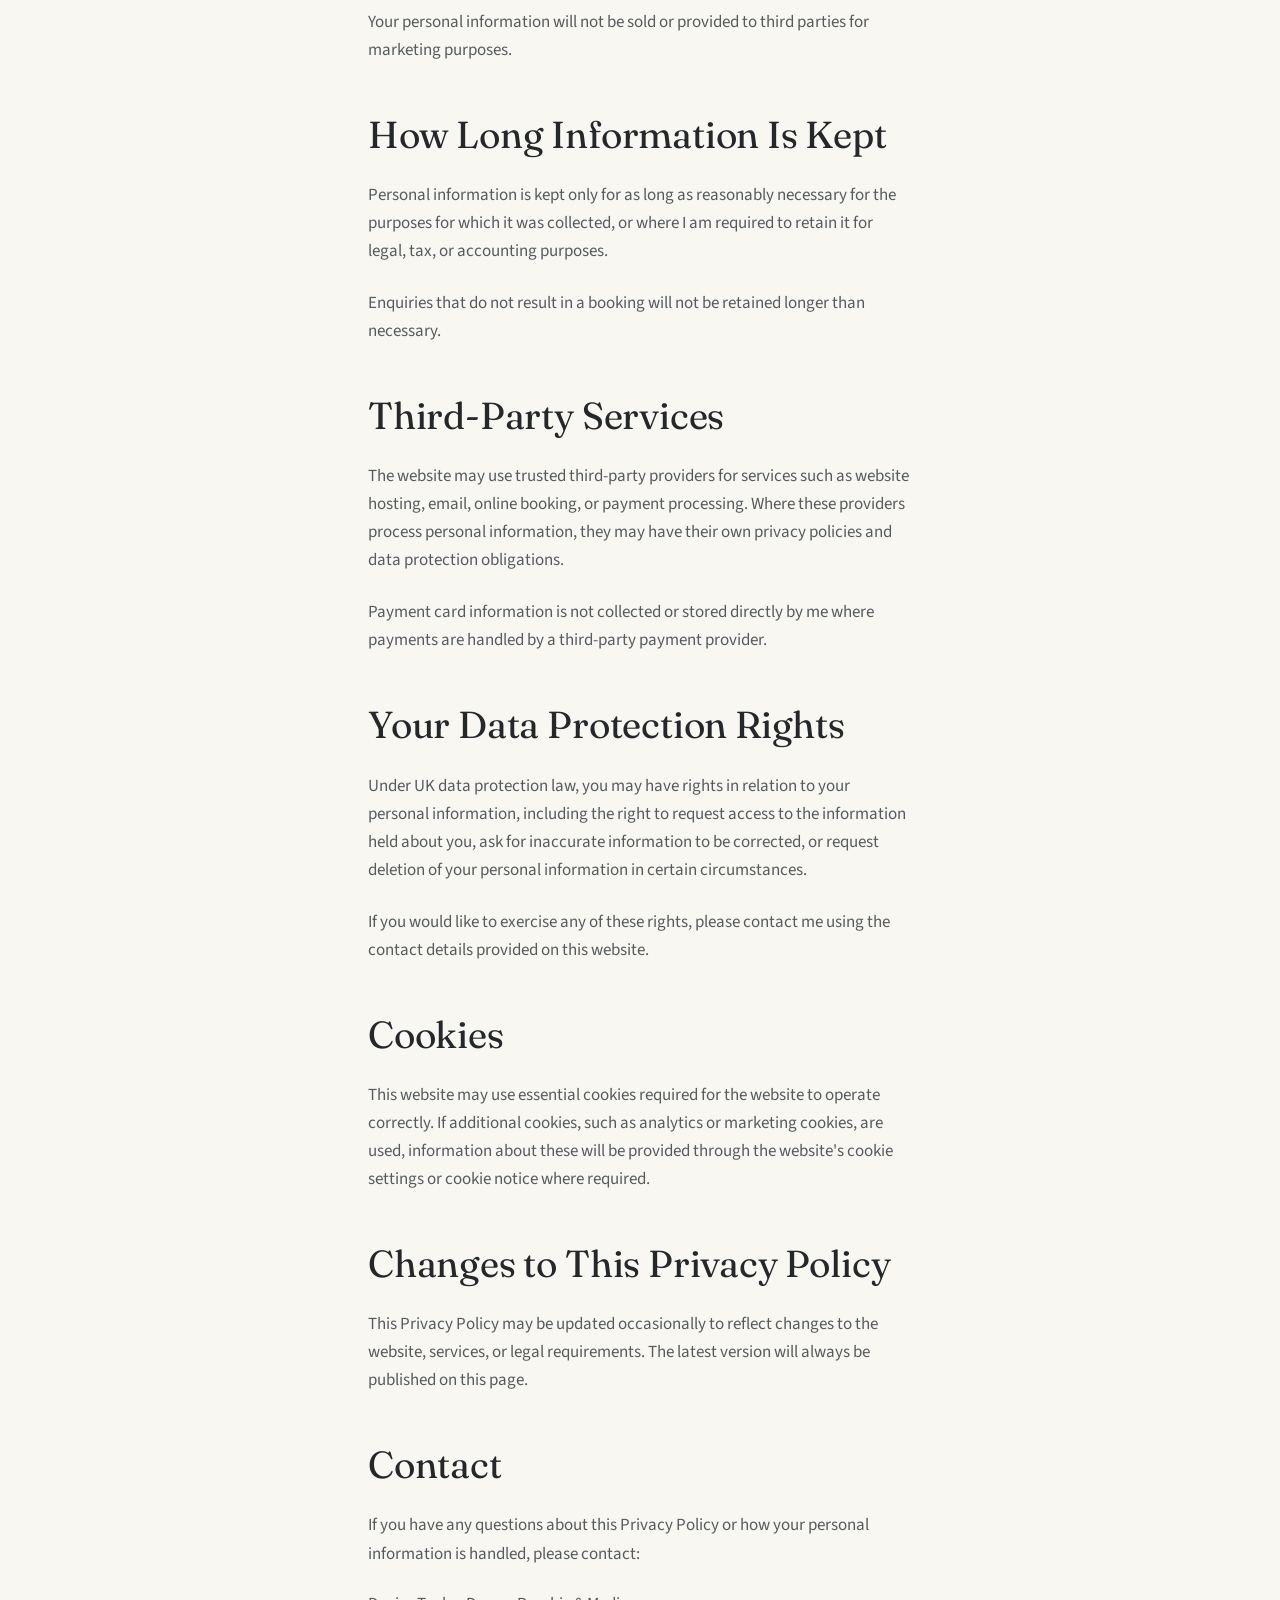
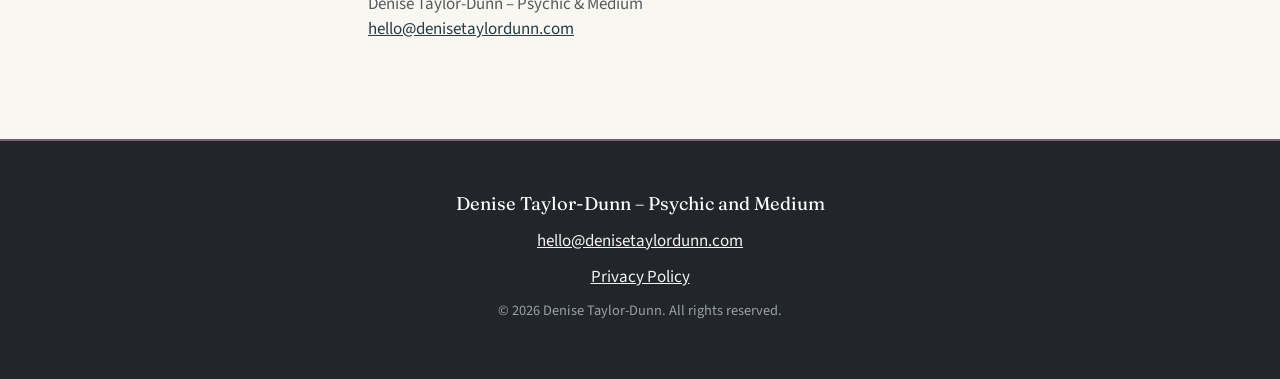
==== commit e7fb512f: "Revert contact email back to hello@denisetaylordunn.com Co-Authored-By: Claude Sonnet 5 <noreply@ant" ====
--- a/privacy-policy.html
+++ b/privacy-policy.html
@@ -81,7 +81,7 @@
     <h2>Contact</h2>
     <p>If you have any questions about this Privacy Policy or how your personal information is handled, please contact:</p>
     <p class="policy-contact">Denise Taylor-Dunn &ndash; Psychic &amp; Medium<br>
-    <a href="mailto:enquiries@denisetaylordunn.com">enquiries@denisetaylordunn.com</a></p>
+    <a href="mailto:hello@denisetaylordunn.com">hello@denisetaylordunn.com</a></p>
   </div>
 </main>
 
@@ -89,7 +89,7 @@
 <footer class="site-footer">
   <div class="footer-inner">
     <p class="footer-name">Denise Taylor-Dunn – Psychic and Medium</p>
-    <p><a href="mailto:enquiries@denisetaylordunn.com">enquiries@denisetaylordunn.com</a></p>
+    <p><a href="mailto:hello@denisetaylordunn.com">hello@denisetaylordunn.com</a></p>
     <p><a href="privacy-policy.html">Privacy Policy</a></p>
     <p class="footer-copyright">&copy; <span id="current-year">2026</span> Denise Taylor-Dunn. All rights reserved.</p>
   </div>
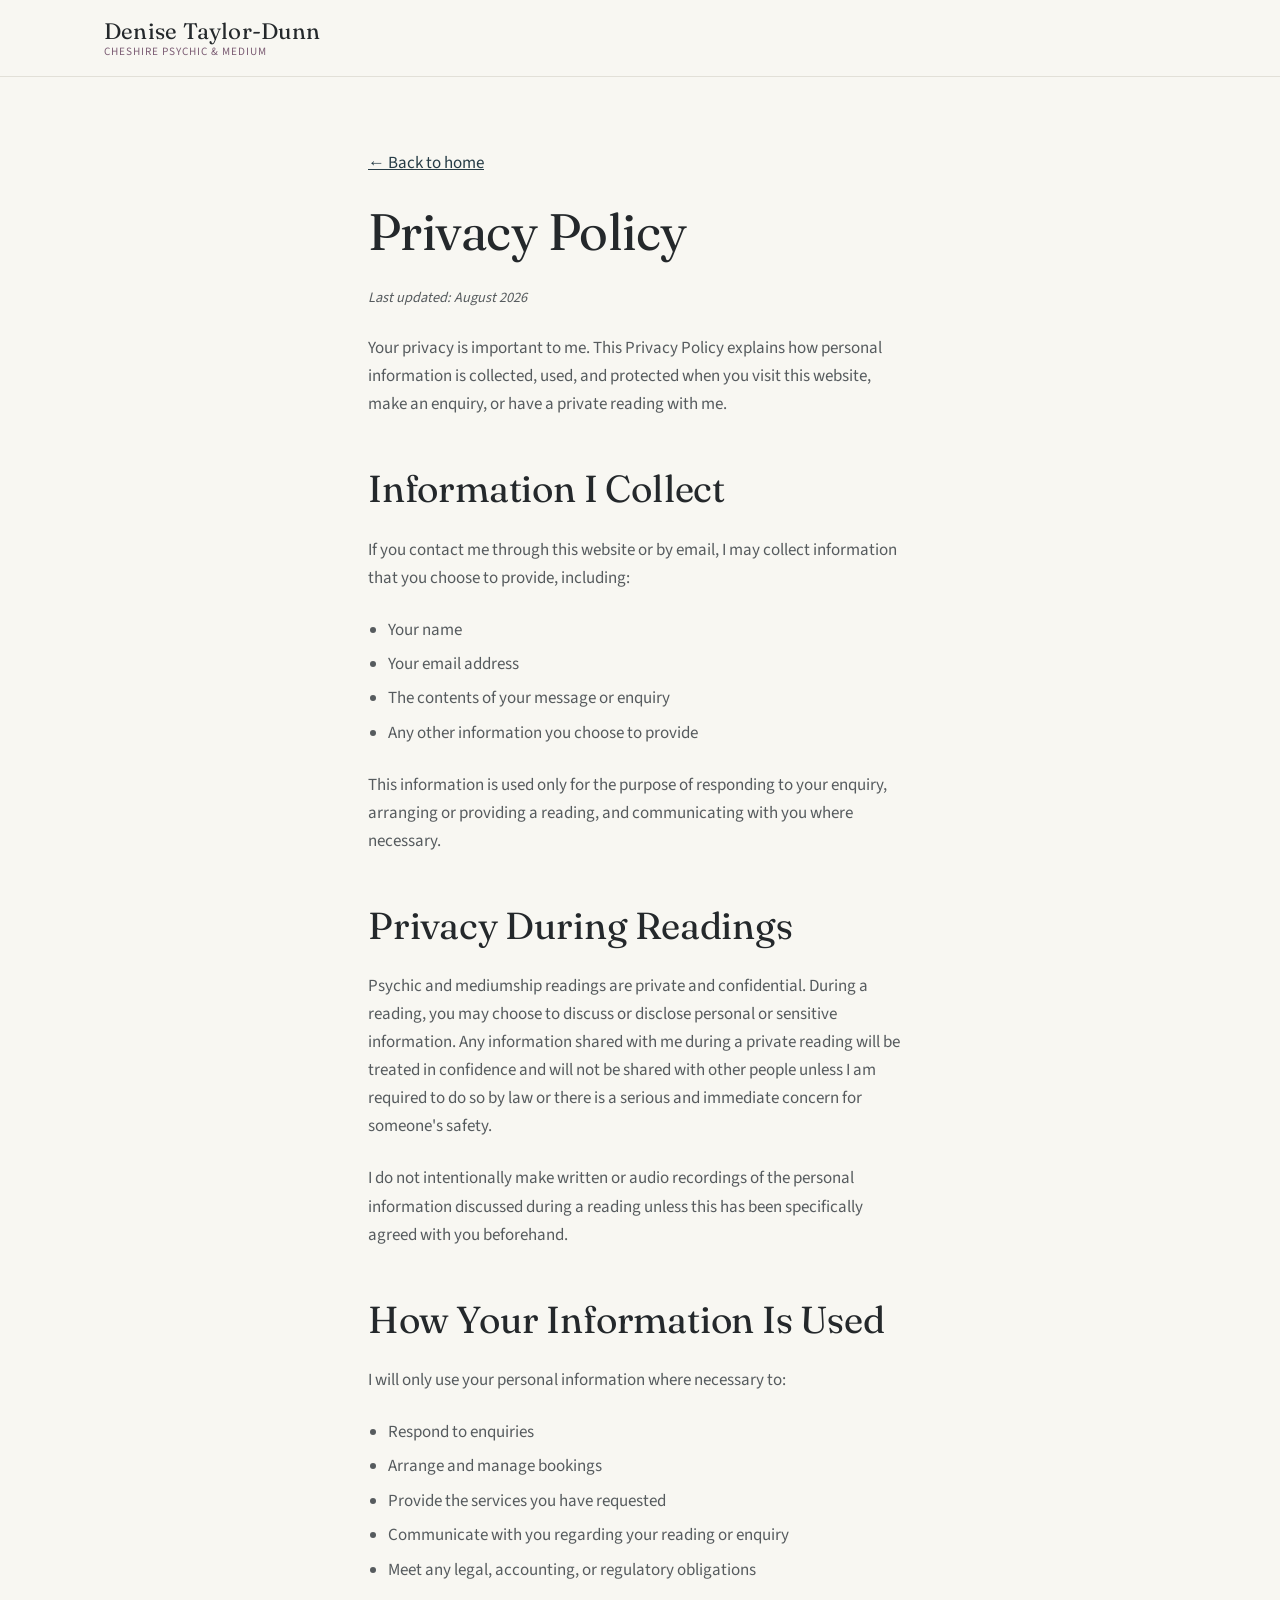
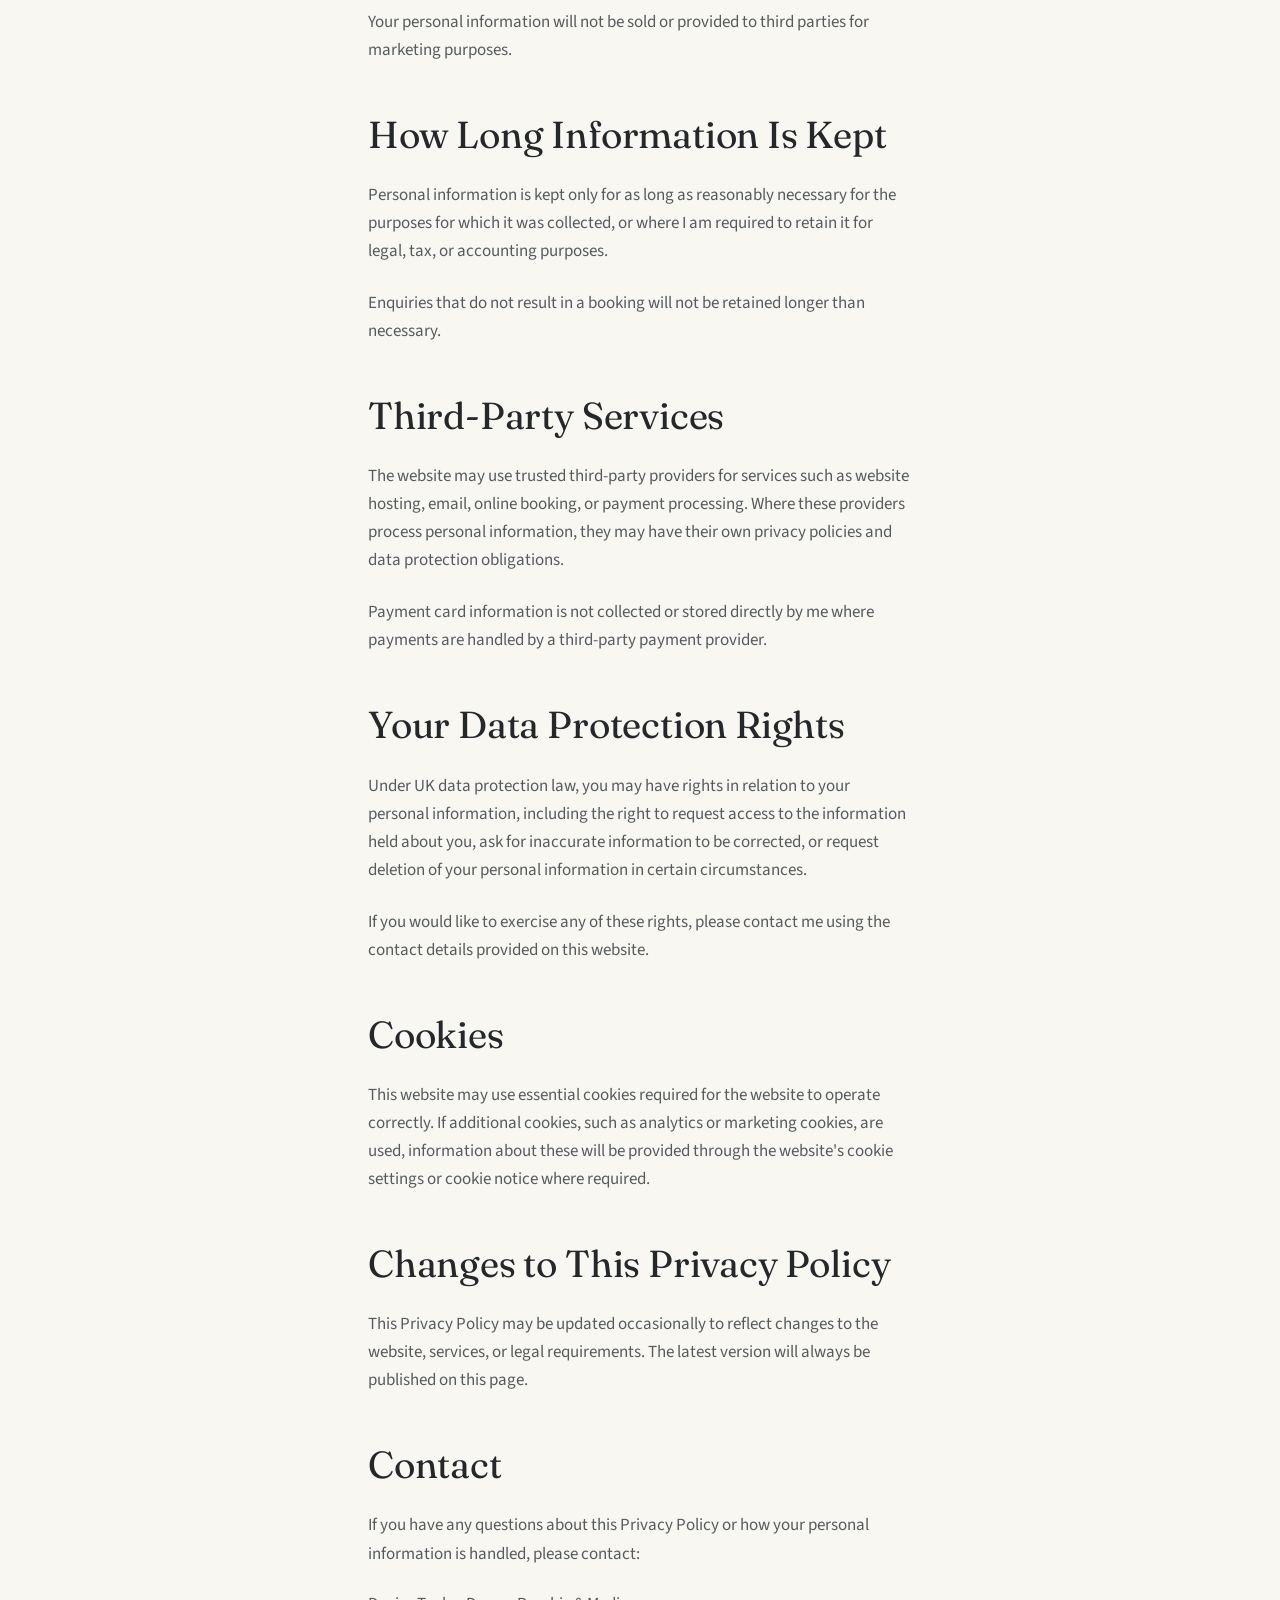
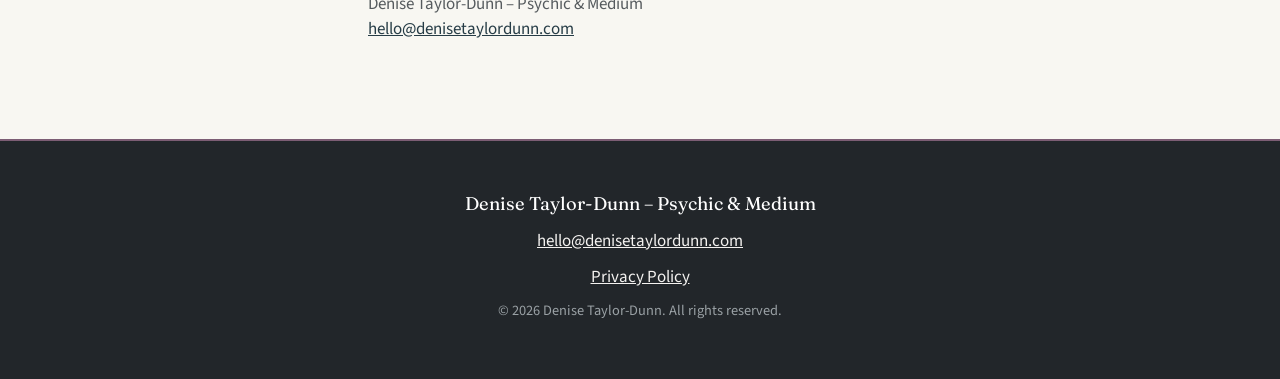
==== commit 4d06bb47: "Use ampersand in footer name for consistency Co-Authored-By: Claude Sonnet 5 <noreply@anthropic.com>" ====
--- a/privacy-policy.html
+++ b/privacy-policy.html
@@ -88,7 +88,7 @@
 <!-- ============ FOOTER ============ -->
 <footer class="site-footer">
   <div class="footer-inner">
-    <p class="footer-name">Denise Taylor-Dunn – Psychic and Medium</p>
+    <p class="footer-name">Denise Taylor-Dunn – Psychic &amp; Medium</p>
     <p><a href="mailto:hello@denisetaylordunn.com">hello@denisetaylordunn.com</a></p>
     <p><a href="privacy-policy.html">Privacy Policy</a></p>
     <p class="footer-copyright">&copy; <span id="current-year">2026</span> Denise Taylor-Dunn. All rights reserved.</p>
